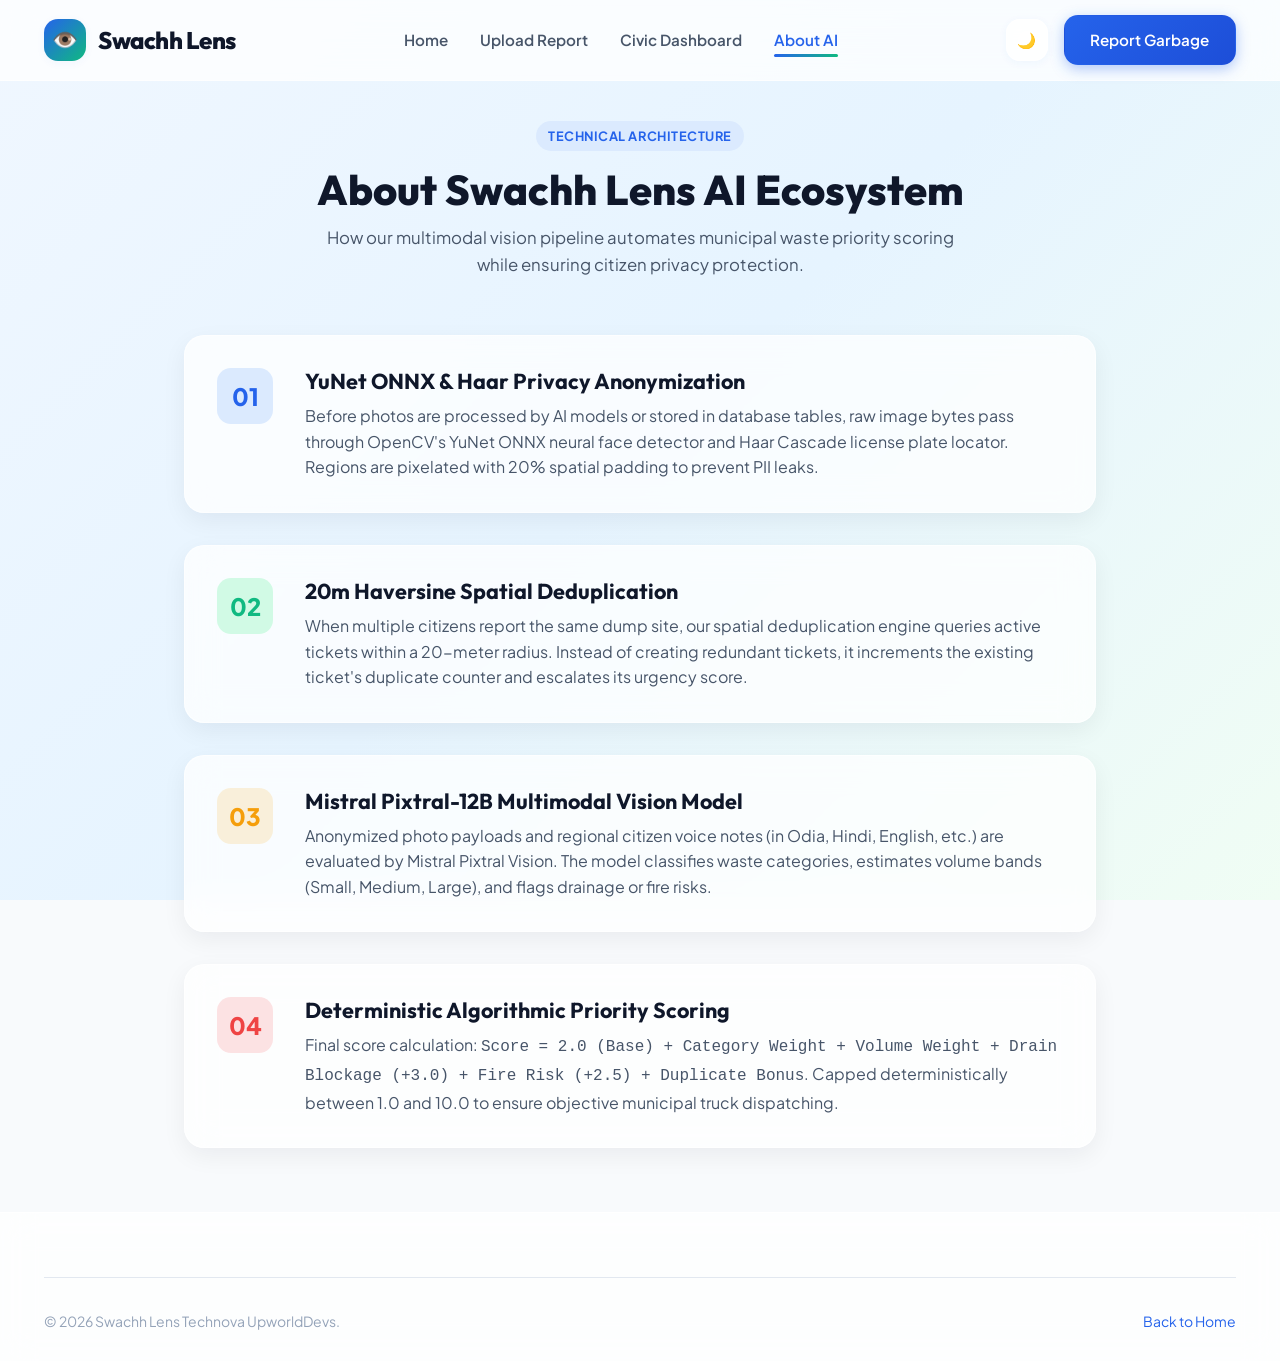
==== frontend/about.html @ bc615a04 "frontend created" ====
<!DOCTYPE html>
<html lang="en">
<head>
  <meta charset="UTF-8">
  <meta name="viewport" content="width=device-width, initial-scale=1.0">
  <title>About Swachh Lens AI Engine</title>
  <meta name="description" content="Technical architecture overview of Swachh Lens AI multimodal vision engine, privacy face obfuscation, and Haversine deduplication.">
  
  <link rel="stylesheet" href="css/style.css">
  <link rel="stylesheet" href="css/layout.css">
  <link rel="stylesheet" href="css/components.css">
  <link rel="stylesheet" href="css/animations.css">
  <link rel="stylesheet" href="css/responsive.css">
</head>
<body>

  <!-- Navigation Bar -->
  <nav class="navbar">
    <div class="container navbar-inner">
      <a href="index.html" class="brand-logo">
        <div class="brand-icon">👁️</div>
        <span>Swachh Lens</span>
      </a>

      <button class="menu-toggle" aria-label="Toggle navigation menu">☰</button>

      <ul class="nav-menu">
        <li><a href="index.html" class="nav-link">Home</a></li>
        <li><a href="upload.html" class="nav-link">Upload Report</a></li>
        <li><a href="history.html" class="nav-link">Civic Dashboard</a></li>
        <li><a href="about.html" class="nav-link active">About AI</a></li>
      </ul>

      <div class="nav-actions">
        <button class="btn btn-glass btn-icon-only theme-toggle-btn" aria-label="Toggle Dark Mode">🌙</button>
        <a href="upload.html" class="btn btn-primary">Report Garbage</a>
      </div>
    </div>
  </nav>

  <!-- Main Content -->
  <main class="main-content">
    <div class="container" style="max-width: 960px;">
      
      <div class="text-center" style="margin-bottom: 3.5rem; text-align: center;">
        <span class="badge badge-blue" style="margin-bottom: 0.8rem;">TECHNICAL ARCHITECTURE</span>
        <h1 style="font-size: 2.6rem; font-weight: 800;">About Swachh Lens AI Ecosystem</h1>
        <p style="color: var(--text-secondary); max-width: 650px; margin: 0.6rem auto 0; font-size: 1.05rem;">
          How our multimodal vision pipeline automates municipal waste priority scoring while ensuring citizen privacy protection.
        </p>
      </div>

      <!-- Pipeline Steps Grid -->
      <div style="display: flex; flex-direction: column; gap: 2rem;">
        
        <!-- Step 1 -->
        <div class="glass-card fade-in" style="display: flex; gap: 2rem; align-items: flex-start;">
          <div style="width: 56px; height: 56px; background: var(--primary-blue-light); color: var(--primary-blue); border-radius: var(--radius-md); display: grid; place-items: center; font-size: 1.5rem; font-weight: 800; flex-shrink: 0;">
            01
          </div>
          <div>
            <h3 style="font-size: 1.35rem; margin-bottom: 0.5rem;">YuNet ONNX & Haar Privacy Anonymization</h3>
            <p style="color: var(--text-secondary); line-height: 1.6;">
              Before photos are processed by AI models or stored in database tables, raw image bytes pass through OpenCV's YuNet ONNX neural face detector and Haar Cascade license plate locator. Regions are pixelated with 20% spatial padding to prevent PII leaks.
            </p>
          </div>
        </div>

        <!-- Step 2 -->
        <div class="glass-card fade-in" style="display: flex; gap: 2rem; align-items: flex-start;">
          <div style="width: 56px; height: 56px; background: var(--accent-green-light); color: var(--accent-green); border-radius: var(--radius-md); display: grid; place-items: center; font-size: 1.5rem; font-weight: 800; flex-shrink: 0;">
            02
          </div>
          <div>
            <h3 style="font-size: 1.35rem; margin-bottom: 0.5rem;">20m Haversine Spatial Deduplication</h3>
            <p style="color: var(--text-secondary); line-height: 1.6;">
              When multiple citizens report the same dump site, our spatial deduplication engine queries active tickets within a 20-meter radius. Instead of creating redundant tickets, it increments the existing ticket's duplicate counter and escalates its urgency score.
            </p>
          </div>
        </div>

        <!-- Step 3 -->
        <div class="glass-card fade-in" style="display: flex; gap: 2rem; align-items: flex-start;">
          <div style="width: 56px; height: 56px; background: rgba(245, 158, 11, 0.15); color: var(--warning-amber); border-radius: var(--radius-md); display: grid; place-items: center; font-size: 1.5rem; font-weight: 800; flex-shrink: 0;">
            03
          </div>
          <div>
            <h3 style="font-size: 1.35rem; margin-bottom: 0.5rem;">Mistral Pixtral-12B Multimodal Vision Model</h3>
            <p style="color: var(--text-secondary); line-height: 1.6;">
              Anonymized photo payloads and regional citizen voice notes (in Odia, Hindi, English, etc.) are evaluated by Mistral Pixtral Vision. The model classifies waste categories, estimates volume bands (Small, Medium, Large), and flags drainage or fire risks.
            </p>
          </div>
        </div>

        <!-- Step 4 -->
        <div class="glass-card fade-in" style="display: flex; gap: 2rem; align-items: flex-start;">
          <div style="width: 56px; height: 56px; background: rgba(239, 68, 68, 0.15); color: var(--urgent-red); border-radius: var(--radius-md); display: grid; place-items: center; font-size: 1.5rem; font-weight: 800; flex-shrink: 0;">
            04
          </div>
          <div>
            <h3 style="font-size: 1.35rem; margin-bottom: 0.5rem;">Deterministic Algorithmic Priority Scoring</h3>
            <p style="color: var(--text-secondary); line-height: 1.6;">
              Final score calculation: <code>Score = 2.0 (Base) + Category Weight + Volume Weight + Drain Blockage (+3.0) + Fire Risk (+2.5) + Duplicate Bonus</code>. Capped deterministically between 1.0 and 10.0 to ensure objective municipal truck dispatching.
            </p>
          </div>
        </div>

      </div>

    </div>
  </main>

  <!-- Footer -->
  <footer class="footer">
    <div class="container">
      <div class="footer-bottom">
        <p>© 2026 Swachh Lens Technova UpworldDevs.</p>
        <p><a href="index.html">Back to Home</a></p>
      </div>
    </div>
  </footer>

  <!-- Modular Scripts -->
  <script src="js/config.js"></script>
  <script src="js/utils.js"></script>
  <script src="js/toast.js"></script>
  <script src="js/api.js"></script>
  <script src="js/ui.js"></script>
</body>
</html>
---- frontend/css/style.css ----
/* Swachh Lens - Global Style Tokens & Base Styles */
@import url('https://fonts.googleapis.com/css2?family=Outfit:wght@300;400;500;600;700;800&family=Plus+Jakarta+Sans:wght@300;400;500;600;700;800&display=swap');

:root {
  /* Color Palette - Vibrant White, Blue, Emerald Green */
  --primary-blue: #2563eb;
  --primary-blue-hover: #1d4ed8;
  --primary-blue-light: #dbeafe;
  --accent-green: #10b981;
  --accent-green-hover: #059669;
  --accent-green-light: #d1fae5;
  --accent-teal: #0d9488;
  --urgent-red: #ef4444;
  --warning-amber: #f59e0b;
  
  /* Neutral Palette (Light Mode Default) */
  --bg-main: #f8fafc;
  --bg-gradient: linear-gradient(135deg, #f0f7ff 0%, #e6f4ff 50%, #f0fdf4 100%);
  --surface-card: rgba(255, 255, 255, 0.75);
  --surface-card-hover: rgba(255, 255, 255, 0.88);
  --surface-card-solid: #ffffff;
  --border-glass: rgba(255, 255, 255, 0.6);
  --border-subtle: #e2e8f0;
  
  /* Typography */
  --text-primary: #0f172a;
  --text-secondary: #475569;
  --text-muted: #94a3b8;
  --font-heading: 'Outfit', sans-serif;
  --font-body: 'Plus Jakarta Sans', sans-serif;
  
  /* Shadows & Glass Effect */
  --shadow-sm: 0 2px 8px rgba(37, 99, 235, 0.05);
  --shadow-md: 0 8px 24px rgba(15, 23, 42, 0.06);
  --shadow-lg: 0 20px 40px rgba(15, 23, 42, 0.1);
  --shadow-glow: 0 0 25px rgba(37, 99, 235, 0.25);
  --shadow-glow-green: 0 0 25px rgba(16, 185, 129, 0.25);
  --backdrop-blur: blur(16px);
  
  /* Layout Radius */
  --radius-sm: 8px;
  --radius-md: 14px;
  --radius-lg: 20px;
  --radius-xl: 28px;
  --radius-full: 9999px;
  
  /* Transition Speed */
  --transition-fast: 0.15s cubic-bezier(0.4, 0, 0.2, 1);
  --transition-normal: 0.3s cubic-bezier(0.4, 0, 0.2, 1);
  --transition-bounce: 0.5s cubic-bezier(0.34, 1.56, 0.64, 1);
}

/* Dark Mode Tokens */
[data-theme="dark"] {
  --bg-main: #0b0f19;
  --bg-gradient: linear-gradient(135deg, #070a12 0%, #0c1427 50%, #071915 100%);
  --surface-card: rgba(15, 23, 42, 0.7);
  --surface-card-hover: rgba(30, 41, 59, 0.85);
  --surface-card-solid: #1e293b;
  --border-glass: rgba(255, 255, 255, 0.1);
  --border-subtle: #334155;
  
  --text-primary: #f8fafc;
  --text-secondary: #cbd5e1;
  --text-muted: #64748b;
  
  --primary-blue-light: rgba(37, 99, 235, 0.2);
  --accent-green-light: rgba(16, 185, 129, 0.2);
  --shadow-md: 0 8px 24px rgba(0, 0, 0, 0.3);
  --shadow-lg: 0 20px 40px rgba(0, 0, 0, 0.5);
}

/* Global Reset */
*, *::before, *::after {
  box-sizing: border-box;
  margin: 0;
  padding: 0;
}

html {
  scroll-behavior: smooth;
  font-size: 16px;
}

body {
  font-family: var(--font-body);
  background: var(--bg-main);
  background-image: var(--bg-gradient);
  background-attachment: fixed;
  color: var(--text-primary);
  line-height: 1.6;
  min-height: 100vh;
  display: flex;
  flex-direction: column;
  overflow-x: hidden;
  -webkit-font-smoothing: antialiased;
  -moz-osx-font-smoothing: grayscale;
}

h1, h2, h3, h4, h5, h6 {
  font-family: var(--font-heading);
  color: var(--text-primary);
  font-weight: 700;
  line-height: 1.25;
}

a {
  color: var(--primary-blue);
  text-decoration: none;
  transition: color var(--transition-fast);
}

a:hover {
  color: var(--primary-blue-hover);
}

button, input, select, textarea {
  font-family: inherit;
  font-size: inherit;
}

img {
  max-width: 100%;
  height: auto;
  display: block;
}

/* Selection & Focus Outline */
::selection {
  background: var(--primary-blue-light);
  color: var(--primary-blue);
}

:focus-visible {
  outline: 2px solid var(--primary-blue);
  outline-offset: 3px;
}

/* Scrollbar */
::-webkit-scrollbar {
  width: 8px;
  height: 8px;
}
::-webkit-scrollbar-track {
  background: transparent;
}
::-webkit-scrollbar-thumb {
  background: var(--text-muted);
  border-radius: var(--radius-full);
}
::-webkit-scrollbar-thumb:hover {
  background: var(--text-secondary);
}
---- frontend/css/layout.css ----
/* Swachh Lens - Layout & Structure */

.container {
  width: 100%;
  max-width: 1240px;
  margin: 0 auto;
  padding: 0 1.5rem;
}

.main-content {
  flex: 1;
  padding: 2.5rem 0 4rem;
}

/* Glass Header & Navbar */
.navbar {
  position: sticky;
  top: 0;
  z-index: 100;
  background: var(--surface-card);
  backdrop-filter: var(--backdrop-blur);
  -webkit-backdrop-filter: var(--backdrop-blur);
  border-bottom: 1px solid var(--border-glass);
  transition: background var(--transition-normal), box-shadow var(--transition-normal);
}

.navbar.scrolled {
  box-shadow: var(--shadow-md);
  background: var(--surface-card-hover);
}

.navbar-inner {
  display: flex;
  align-items: center;
  justify-content: space-between;
  height: 80px;
}

.brand-logo {
  display: flex;
  align-items: center;
  gap: 0.75rem;
  font-family: var(--font-heading);
  font-size: 1.5rem;
  font-weight: 800;
  color: var(--text-primary);
  letter-spacing: -0.02em;
}

.brand-icon {
  width: 42px;
  height: 42px;
  background: linear-gradient(135deg, var(--primary-blue), var(--accent-green));
  border-radius: var(--radius-md);
  display: flex;
  align-items: center;
  justify-content: justify-content;
  color: #fff;
  font-size: 1.3rem;
  box-shadow: var(--shadow-sm);
  display: grid;
  place-items: center;
}

.nav-menu {
  display: flex;
  align-items: center;
  gap: 2rem;
  list-style: none;
}

.nav-link {
  font-size: 0.95rem;
  font-weight: 600;
  color: var(--text-secondary);
  position: relative;
  padding: 0.5rem 0;
  transition: color var(--transition-fast);
}

.nav-link:hover, .nav-link.active {
  color: var(--primary-blue);
}

.nav-link.active::after {
  content: '';
  position: absolute;
  bottom: 0;
  left: 0;
  width: 100%;
  height: 3px;
  background: linear-gradient(90deg, var(--primary-blue), var(--accent-green));
  border-radius: var(--radius-full);
}

.nav-actions {
  display: flex;
  align-items: center;
  gap: 1rem;
}

/* Mobile Nav Toggle */
.menu-toggle {
  display: none;
  background: transparent;
  border: none;
  font-size: 1.5rem;
  color: var(--text-primary);
  cursor: pointer;
  padding: 0.5rem;
}

/* Footer Layout */
.footer {
  background: var(--surface-card);
  backdrop-filter: var(--backdrop-blur);
  -webkit-backdrop-filter: var(--backdrop-blur);
  border-top: 1px solid var(--border-glass);
  padding: 4rem 0 2rem;
  margin-top: auto;
}

.footer-grid {
  display: grid;
  grid-template-columns: 2fr 1fr 1fr 1.5fr;
  gap: 3rem;
  margin-bottom: 3rem;
}

.footer-brand p {
  color: var(--text-secondary);
  margin-top: 1rem;
  font-size: 0.95rem;
  max-width: 320px;
}

.footer-col h4 {
  font-size: 1.1rem;
  margin-bottom: 1.2rem;
}

.footer-links {
  list-style: none;
  display: flex;
  flex-direction: column;
  gap: 0.75rem;
}

.footer-links a {
  color: var(--text-secondary);
  font-size: 0.95rem;
}

.footer-links a:hover {
  color: var(--primary-blue);
}

.footer-bottom {
  padding-top: 2rem;
  border-top: 1px solid var(--border-subtle);
  display: flex;
  align-items: center;
  justify-content: space-between;
  font-size: 0.875rem;
  color: var(--text-muted);
}
---- frontend/css/components.css ----
/* Swachh Lens - Component System & Glassmorphism UI */

/* Buttons */
.btn {
  display: inline-flex;
  align-items: center;
  justify-content: center;
  gap: 0.6rem;
  padding: 0.75rem 1.6rem;
  border-radius: var(--radius-md);
  font-weight: 600;
  font-size: 0.95rem;
  cursor: pointer;
  border: 1px solid transparent;
  transition: all var(--transition-fast);
  text-decoration: none;
  white-space: nowrap;
}

.btn-primary {
  background: linear-gradient(135deg, var(--primary-blue), #1d4ed8);
  color: #ffffff;
  box-shadow: 0 4px 14px rgba(37, 99, 235, 0.35);
}

.btn-primary:hover {
  transform: translateY(-2px);
  box-shadow: 0 6px 20px rgba(37, 99, 235, 0.45);
  color: #ffffff;
}

.btn-success {
  background: linear-gradient(135deg, var(--accent-green), #059669);
  color: #ffffff;
  box-shadow: 0 4px 14px rgba(16, 185, 129, 0.35);
}

.btn-success:hover {
  transform: translateY(-2px);
  box-shadow: 0 6px 20px rgba(16, 185, 129, 0.45);
  color: #ffffff;
}

.btn-glass {
  background: var(--surface-card);
  backdrop-filter: var(--backdrop-blur);
  -webkit-backdrop-filter: var(--backdrop-blur);
  border: 1px solid var(--border-glass);
  color: var(--text-primary);
  box-shadow: var(--shadow-sm);
}

.btn-glass:hover {
  background: var(--surface-card-hover);
  border-color: var(--primary-blue);
  color: var(--primary-blue);
  transform: translateY(-2px);
}

.btn-outline {
  background: transparent;
  border: 2px solid var(--primary-blue);
  color: var(--primary-blue);
}

.btn-outline:hover {
  background: var(--primary-blue-light);
}

.btn-sm {
  padding: 0.45rem 1rem;
  font-size: 0.85rem;
  border-radius: var(--radius-sm);
}

.btn-lg {
  padding: 1rem 2.2rem;
  font-size: 1.1rem;
  border-radius: var(--radius-lg);
}

.btn-icon-only {
  width: 42px;
  height: 42px;
  padding: 0;
  border-radius: var(--radius-md);
}

/* Glassmorphism Cards */
.glass-card {
  background: var(--surface-card);
  backdrop-filter: var(--backdrop-blur);
  -webkit-backdrop-filter: var(--backdrop-blur);
  border: 1px solid var(--border-glass);
  border-radius: var(--radius-lg);
  padding: 2rem;
  box-shadow: var(--shadow-md);
  transition: transform var(--transition-normal), box-shadow var(--transition-normal), border-color var(--transition-normal);
}

.glass-card-hover:hover {
  transform: translateY(-6px);
  box-shadow: var(--shadow-lg);
  border-color: rgba(37, 99, 235, 0.3);
}

/* Dropzone Upload */
.upload-dropzone {
  border: 2px dashed var(--primary-blue);
  background: var(--surface-card);
  backdrop-filter: var(--backdrop-blur);
  border-radius: var(--radius-xl);
  padding: 3.5rem 2rem;
  text-align: center;
  cursor: pointer;
  transition: all var(--transition-normal);
  position: relative;
  overflow: hidden;
}

.upload-dropzone:hover, .upload-dropzone.dragover {
  background: var(--primary-blue-light);
  border-color: var(--primary-blue-hover);
  transform: scale(1.01);
}

.dropzone-icon {
  width: 72px;
  height: 72px;
  margin: 0 auto 1.25rem;
  background: linear-gradient(135deg, var(--primary-blue-light), var(--accent-green-light));
  color: var(--primary-blue);
  border-radius: var(--radius-full);
  display: grid;
  place-items: center;
  font-size: 2.2rem;
}

.image-preview-wrapper {
  position: relative;
  border-radius: var(--radius-lg);
  overflow: hidden;
  max-height: 380px;
  box-shadow: var(--shadow-md);
}

.image-preview-wrapper img {
  width: 100%;
  height: 100%;
  object-fit: cover;
}

/* Form Controls */
.form-group {
  display: flex;
  flex-direction: column;
  gap: 0.5rem;
  margin-bottom: 1.25rem;
}

.form-label {
  font-weight: 600;
  font-size: 0.9rem;
  color: var(--text-secondary);
}

.form-input, .form-select, .form-textarea {
  width: 100%;
  padding: 0.8rem 1.2rem;
  background: var(--surface-card-solid);
  border: 1px solid var(--border-subtle);
  border-radius: var(--radius-md);
  color: var(--text-primary);
  font-size: 0.95rem;
  transition: border-color var(--transition-fast), box-shadow var(--transition-fast);
}

.form-input:focus, .form-select:focus, .form-textarea:focus {
  border-color: var(--primary-blue);
  box-shadow: 0 0 0 3px var(--primary-blue-light);
}

/* Badges & Pills */
.badge {
  display: inline-flex;
  align-items: center;
  gap: 0.35rem;
  padding: 0.3rem 0.8rem;
  border-radius: var(--radius-full);
  font-size: 0.8rem;
  font-weight: 700;
  text-transform: uppercase;
  letter-spacing: 0.04em;
}

.badge-blue { background: var(--primary-blue-light); color: var(--primary-blue); }
.badge-green { background: var(--accent-green-light); color: var(--accent-green); }
.badge-red { background: rgba(239, 68, 68, 0.15); color: var(--urgent-red); }
.badge-amber { background: rgba(245, 158, 11, 0.15); color: var(--warning-amber); }

/* Urgency Circular Score Gauge */
.score-gauge-container {
  display: flex;
  flex-direction: column;
  align-items: center;
  position: relative;
}

.circular-chart {
  max-width: 200px;
  max-height: 200px;
}

.circle-bg {
  fill: none;
  stroke: var(--border-subtle);
  stroke-width: 3.8;
}

.circle-fill {
  fill: none;
  stroke-width: 3.8;
  stroke-linecap: round;
  transition: stroke-dasharray 1.2s ease-in-out;
}

.score-number {
  font-family: var(--font-heading);
  font-size: 3.2rem;
  font-weight: 800;
  fill: var(--text-primary);
}

.score-label {
  font-size: 0.85rem;
  fill: var(--text-muted);
}

/* Progress Bar */
.progress-bar-track {
  width: 100%;
  height: 10px;
  background: var(--border-subtle);
  border-radius: var(--radius-full);
  overflow: hidden;
}

.progress-bar-fill {
  height: 100%;
  background: linear-gradient(90deg, var(--primary-blue), var(--accent-green));
  border-radius: var(--radius-full);
  transition: width 0.4s ease;
}

/* Toast Notifications */
.toast-container {
  position: fixed;
  bottom: 2rem;
  right: 2rem;
  z-index: 9999;
  display: flex;
  flex-direction: column;
  gap: 0.75rem;
  max-width: 400px;
  width: 100%;
  pointer-events: none;
}

.toast {
  pointer-events: auto;
  background: var(--surface-card-solid);
  border-left: 4px solid var(--primary-blue);
  box-shadow: var(--shadow-lg);
  border-radius: var(--radius-md);
  padding: 1rem 1.25rem;
  display: flex;
  align-items: flex-start;
  gap: 1rem;
  animation: toastSlideIn 0.35s cubic-bezier(0.34, 1.56, 0.64, 1) forwards;
}

.toast.toast-success { border-left-color: var(--accent-green); }
.toast.toast-error { border-left-color: var(--urgent-red); }
.toast.toast-warning { border-left-color: var(--warning-amber); }

.toast-close {
  background: transparent;
  border: none;
  cursor: pointer;
  color: var(--text-muted);
  font-size: 1.1rem;
  margin-left: auto;
}

/* Modal Popup */
.modal-overlay {
  position: fixed;
  inset: 0;
  background: rgba(15, 23, 42, 0.6);
  backdrop-filter: blur(8px);
  z-index: 1000;
  display: grid;
  place-items: center;
  padding: 1.5rem;
  opacity: 0;
  visibility: hidden;
  transition: opacity 0.3s ease, visibility 0.3s ease;
}

.modal-overlay.active {
  opacity: 1;
  visibility: visible;
}

.modal-content {
  background: var(--surface-card-solid);
  border-radius: var(--radius-xl);
  max-width: 650px;
  width: 100%;
  padding: 2.5rem;
  box-shadow: var(--shadow-lg);
  position: relative;
  transform: translateY(20px) scale(0.95);
  transition: transform 0.3s ease;
}

.modal-overlay.active .modal-content {
  transform: translateY(0) scale(1);
}

/* Skeleton Loaders */
.skeleton {
  background: linear-gradient(90deg, var(--border-subtle) 25%, var(--surface-card-solid) 50%, var(--border-subtle) 75%);
  background-size: 200% 100%;
  animation: skeletonLoading 1.5s infinite;
  border-radius: var(--radius-sm);
}

.skeleton-text { height: 16px; margin-bottom: 8px; width: 100%; }
.skeleton-title { height: 28px; margin-bottom: 14px; width: 60%; }
.skeleton-card { height: 220px; width: 100%; border-radius: var(--radius-lg); }
---- frontend/css/animations.css ----
/* Swachh Lens - Keyframes & Micro-Animations */

@keyframes fadeIn {
  from { opacity: 0; transform: translateY(12px); }
  to { opacity: 1; transform: translateY(0); }
}

@keyframes floatAnim {
  0%, 100% { transform: translateY(0px); }
  50% { transform: translateY(-10px); }
}

@keyframes pulseGlow {
  0%, 100% { box-shadow: 0 0 15px rgba(37, 99, 235, 0.2); }
  50% { box-shadow: 0 0 35px rgba(37, 99, 235, 0.45); }
}

@keyframes scanLine {
  0% { top: 0%; opacity: 0; }
  15% { opacity: 1; }
  85% { opacity: 1; }
  100% { top: 100%; opacity: 0; }
}

@keyframes spinnerRotate {
  from { transform: rotate(0deg); }
  to { transform: rotate(360deg); }
}

@keyframes toastSlideIn {
  from { opacity: 0; transform: translateX(40px); }
  to { opacity: 1; transform: translateX(0); }
}

@keyframes skeletonLoading {
  0% { background-position: 200% 0; }
  100% { background-position: -200% 0; }
}

.fade-in {
  animation: fadeIn 0.6s cubic-bezier(0.16, 1, 0.3, 1) forwards;
}

.float-element {
  animation: floatAnim 4s ease-in-out infinite;
}

.pulse-element {
  animation: pulseGlow 2.5s ease-in-out infinite;
}

.spinner {
  width: 24px;
  height: 24px;
  border: 3px solid rgba(255, 255, 255, 0.3);
  border-top-color: #ffffff;
  border-radius: 50%;
  animation: spinnerRotate 0.8s linear infinite;
  display: inline-block;
}

/* AI Scanner Effect Overlay */
.ai-scan-overlay {
  position: absolute;
  inset: 0;
  pointer-events: none;
  overflow: hidden;
  z-index: 10;
}

.ai-scan-overlay::after {
  content: '';
  position: absolute;
  left: 0;
  width: 100%;
  height: 4px;
  background: linear-gradient(90deg, transparent, var(--primary-blue), var(--accent-green), transparent);
  box-shadow: 0 0 15px var(--primary-blue);
  animation: scanLine 2.2s linear infinite;
}
---- frontend/css/responsive.css ----
/* Swachh Lens - Mobile, Tablet & Desktop Responsive Layouts */

@media (max-width: 1024px) {
  .footer-grid {
    grid-template-columns: 1fr 1fr;
    gap: 2.5rem;
  }
}

@media (max-width: 768px) {
  .navbar-inner {
    height: 70px;
  }
  
  .menu-toggle {
    display: block;
  }
  
  .nav-menu {
    position: fixed;
    top: 70px;
    left: 0;
    width: 100%;
    background: var(--surface-card-solid);
    flex-direction: column;
    padding: 2rem 1.5rem;
    gap: 1.5rem;
    box-shadow: var(--shadow-lg);
    border-bottom: 1px solid var(--border-subtle);
    transform: translateY(-120%);
    opacity: 0;
    visibility: hidden;
    transition: all 0.3s ease;
  }
  
  .nav-menu.active {
    transform: translateY(0);
    opacity: 1;
    visibility: visible;
  }
  
  .footer-grid {
    grid-template-columns: 1fr;
    gap: 2rem;
  }
  
  .footer-bottom {
    flex-direction: column;
    gap: 1rem;
    text-align: center;
  }

  .upload-dropzone {
    padding: 2.5rem 1rem;
  }
  
  .dropzone-icon {
    width: 56px;
    height: 56px;
    font-size: 1.6rem;
  }

  .modal-content {
    padding: 1.5rem;
  }
}

@media (max-width: 480px) {
  .container {
    padding: 0 1rem;
  }
  
  .btn {
    width: 100%;
  }

  .toast-container {
    left: 1rem;
    right: 1rem;
    max-width: calc(100% - 2rem);
  }
}
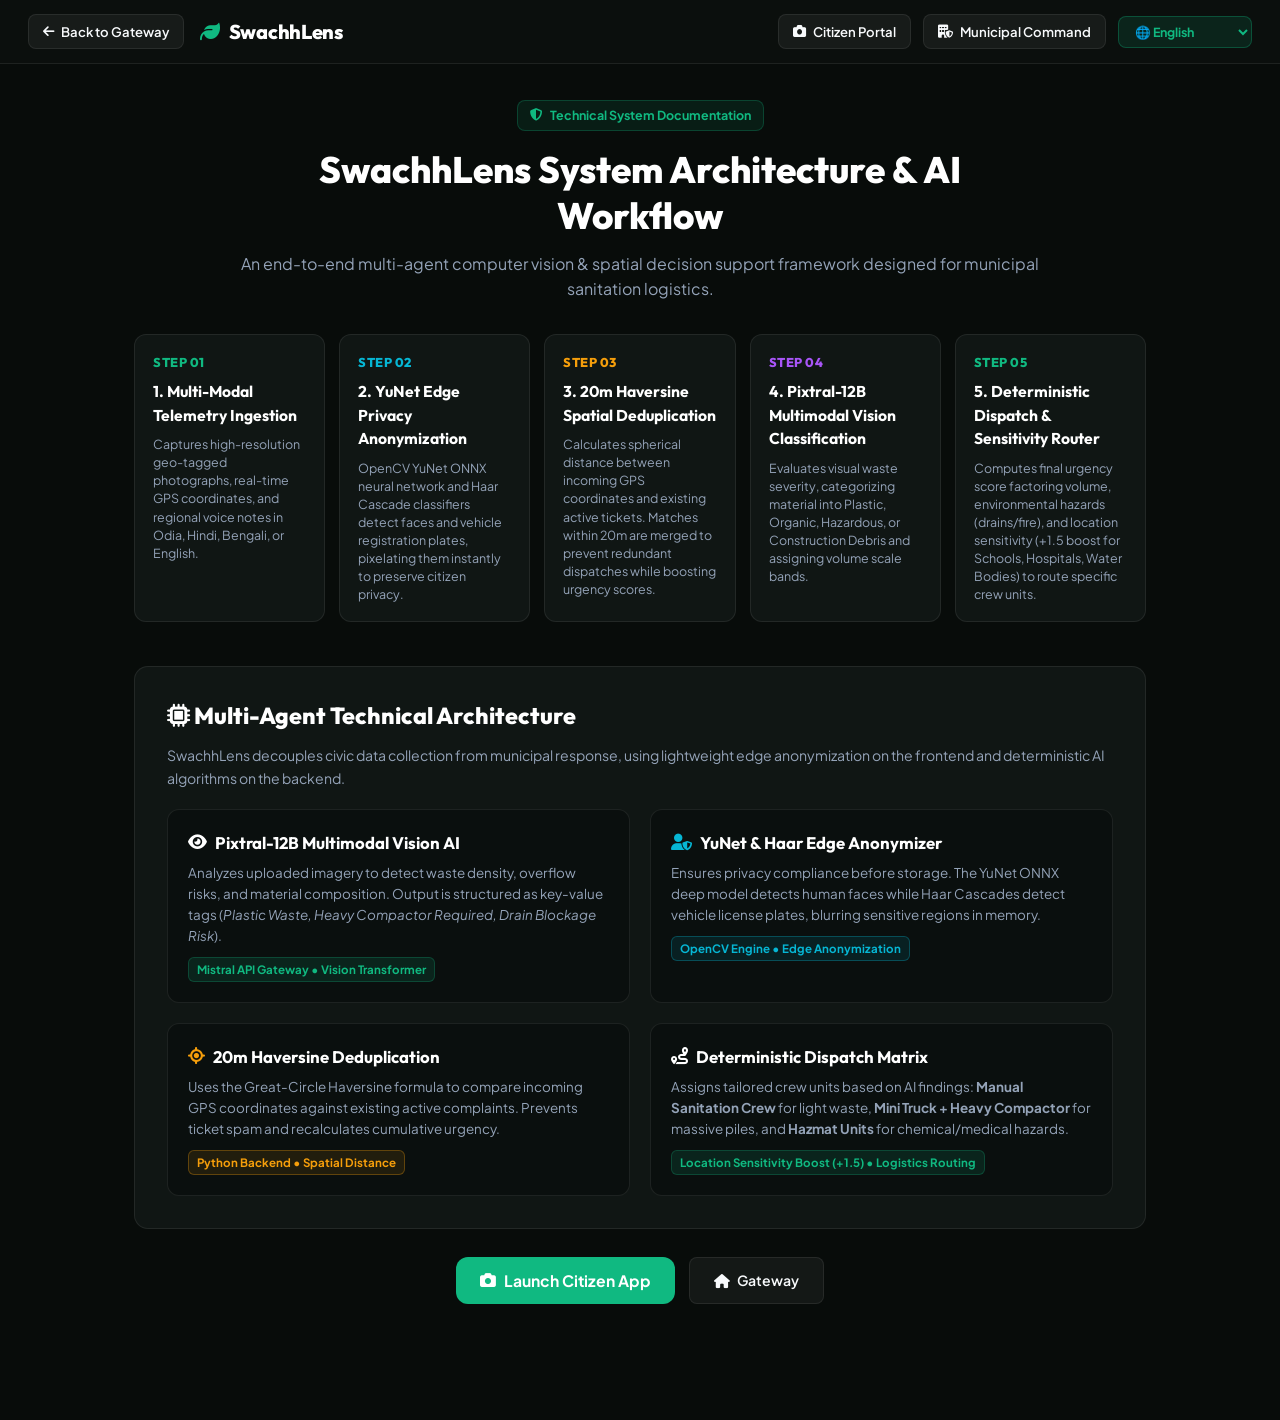
==== commit dcd9e9ab: "new featues added and frontend and backend optimized" ====
--- a/frontend/about.html
+++ b/frontend/about.html
@@ -1,130 +1,273 @@
 <!DOCTYPE html>
 <html lang="en">
 <head>
-  <meta charset="UTF-8">
-  <meta name="viewport" content="width=device-width, initial-scale=1.0">
-  <title>About Swachh Lens AI Engine</title>
-  <meta name="description" content="Technical architecture overview of Swachh Lens AI multimodal vision engine, privacy face obfuscation, and Haversine deduplication.">
-  
-  <link rel="stylesheet" href="css/style.css">
-  <link rel="stylesheet" href="css/layout.css">
-  <link rel="stylesheet" href="css/components.css">
-  <link rel="stylesheet" href="css/animations.css">
-  <link rel="stylesheet" href="css/responsive.css">
+    <meta charset="UTF-8">
+    <meta name="viewport" content="width=device-width, initial-scale=1.0">
+    <title>SwachhLens | System Architecture & Workflow</title>
+    <link href="https://fonts.googleapis.com/css2?family=Outfit:wght@500;600;700;800&family=Plus+Jakarta+Sans:wght@400;500;600;700;800&display=swap" rel="stylesheet">
+    <link rel="stylesheet" href="https://cdnjs.cloudflare.com/ajax/libs/font-awesome/6.4.0/css/all.min.css">
+    <link rel="stylesheet" href="css/style.css">
+    <style>
+        .about-wrapper {
+            max-width: 1060px;
+            margin: 36px auto;
+            padding: 0 24px 80px 24px;
+        }
+
+        .hero-badge {
+            display: inline-flex;
+            align-items: center;
+            gap: 8px;
+            background: rgba(16, 185, 129, 0.1);
+            border: 1px solid rgba(16, 185, 129, 0.25);
+            color: var(--primary);
+            font-size: 0.78rem;
+            font-weight: 700;
+            padding: 5px 12px;
+            border-radius: 8px;
+            margin-bottom: 16px;
+        }
+
+        .stepper-grid {
+            display: grid;
+            grid-template-columns: repeat(auto-fit, minmax(190px, 1fr));
+            gap: 14px;
+            margin: 32px 0 44px 0;
+        }
+
+        .stepper-card {
+            background: var(--card-dark);
+            border: 1px solid var(--glass-border);
+            border-radius: 12px;
+            padding: 18px;
+            display: flex;
+            flex-direction: column;
+            gap: 8px;
+            transition: all 0.2s ease;
+        }
+
+        .stepper-card:hover {
+            border-color: var(--primary);
+            transform: translateY(-2px);
+        }
+
+        .step-number {
+            font-family: 'Outfit', sans-serif;
+            font-weight: 800;
+            font-size: 0.8rem;
+            color: var(--primary);
+            letter-spacing: 0.5px;
+            text-transform: uppercase;
+        }
+
+        .step-name {
+            font-family: 'Outfit', sans-serif;
+            font-weight: 700;
+            font-size: 0.98rem;
+            color: white;
+        }
+
+        .step-desc {
+            font-size: 0.78rem;
+            color: var(--text-muted);
+            line-height: 1.45;
+        }
+
+        .arch-section {
+            background: var(--card-dark);
+            border: 1px solid var(--glass-border);
+            border-radius: 14px;
+            padding: 32px;
+            margin-bottom: 28px;
+        }
+
+        .arch-grid {
+            display: grid;
+            grid-template-columns: 1fr 1fr;
+            gap: 20px;
+            margin-top: 20px;
+        }
+
+        @media (max-width: 768px) {
+            .arch-grid { grid-template-columns: 1fr; }
+        }
+
+        .arch-box {
+            background: rgba(8, 12, 10, 0.6);
+            border: 1px solid var(--glass-border);
+            border-radius: 12px;
+            padding: 20px;
+        }
+
+        .arch-box h4 {
+            font-family: 'Outfit', sans-serif;
+            font-size: 1.05rem;
+            font-weight: 700;
+            color: white;
+            margin-bottom: 8px;
+            display: flex;
+            align-items: center;
+            gap: 8px;
+        }
+
+        .arch-box p {
+            font-size: 0.84rem;
+            color: var(--text-muted);
+            line-height: 1.55;
+        }
+
+        .tech-pill-sm {
+            display: inline-block;
+            background: rgba(16, 185, 129, 0.12);
+            color: var(--primary);
+            border: 1px solid rgba(16, 185, 129, 0.25);
+            font-size: 0.72rem;
+            font-weight: 700;
+            padding: 3px 8px;
+            border-radius: 6px;
+            margin-top: 10px;
+        }
+    </style>
+    <script>
+        (function() {
+            document.documentElement.setAttribute("data-theme", "dark");
+            localStorage.setItem("swachh_theme", "dark");
+        })();
+    </script>
 </head>
 <body>
 
-  <!-- Navigation Bar -->
-  <nav class="navbar">
-    <div class="container navbar-inner">
-      <a href="index.html" class="brand-logo">
-        <div class="brand-icon">👁️</div>
-        <span>Swachh Lens</span>
-      </a>
-
-      <button class="menu-toggle" aria-label="Toggle navigation menu">☰</button>
-
-      <ul class="nav-menu">
-        <li><a href="index.html" class="nav-link">Home</a></li>
-        <li><a href="upload.html" class="nav-link">Upload Report</a></li>
-        <li><a href="history.html" class="nav-link">Civic Dashboard</a></li>
-        <li><a href="about.html" class="nav-link active">About AI</a></li>
-      </ul>
-
-      <div class="nav-actions">
-        <button class="btn btn-glass btn-icon-only theme-toggle-btn" aria-label="Toggle Dark Mode">🌙</button>
-        <a href="upload.html" class="btn btn-primary">Report Garbage</a>
-      </div>
+    <!-- Header Navigation -->
+    <header class="app-header">
+        <div style="display:flex; align-items:center; gap:16px;">
+            <a href="index.html" class="nav-back-btn">
+                <i class="fa-solid fa-arrow-left"></i> <span data-i18n="navBack">Back to Gateway</span>
+            </a>
+            <a href="index.html" class="brand-logo"><i class="fa-solid fa-leaf"></i> SwachhLens</a>
+        </div>
+        
+        <div style="display:flex; align-items:center; gap:12px;">
+            <a href="citizen.html" class="nav-back-btn"><i class="fa-solid fa-camera"></i> <span data-i18n="navCitizen">Citizen App</span></a>
+            <a href="admin.html" class="nav-back-btn"><i class="fa-solid fa-building-shield"></i> <span data-i18n="navCommand">Municipal Command</span></a>
+            
+            <!-- Universal Language Selector -->
+            <select id="uiLangSelect" onchange="changeUiLanguage(this.value)" style="background:rgba(16, 185, 129, 0.12); color:var(--primary); border:1px solid rgba(16, 185, 129, 0.3); font-weight:700; font-size:0.78rem; padding:6px 12px; border-radius:8px; outline:none; cursor:pointer; font-family:'Plus Jakarta Sans',sans-serif;">
+                <option value="en" selected>🌐 English</option>
+                <option value="or">🇮🇳 ଓଡ଼ିଆ (Odia)</option>
+                <option value="hi">🇮🇳 हिन्दी (Hindi)</option>
+            </select>
+        </div>
+    </header>
+
+    <div class="about-wrapper">
+        
+        <!-- Hero Header -->
+        <div style="text-align:center; max-width:800px; margin:0 auto;">
+            <div class="hero-badge">
+                <i class="fa-solid fa-shield-halved"></i> Technical System Documentation
+            </div>
+            <h1 data-i18n="aboutTitle" style="font-family:'Outfit',sans-serif; font-size:2.3rem; font-weight:800; color:white; line-height:1.25; margin-bottom:12px;">
+                SwachhLens System Architecture & AI Workflow
+            </h1>
+            <p data-i18n="aboutSub" style="color:var(--text-muted); font-size:1rem; line-height:1.6;">
+                An end-to-end multi-agent computer vision & spatial decision support framework designed for municipal sanitation logistics.
+            </p>
+        </div>
+
+        <!-- 5-Step System Workflow Timeline -->
+        <div class="stepper-grid">
+            
+            <div class="stepper-card">
+                <div class="step-number">Step 01</div>
+                <div class="step-name" data-i18n="step1Title">Telemetry Ingestion</div>
+                <div class="step-desc" data-i18n="step1Desc">Captures geo-tagged photographs, GPS coordinates, and regional voice notes in Odia, Hindi, Bengali, or English.</div>
+            </div>
+
+            <div class="stepper-card">
+                <div class="step-number" style="color:var(--accent-cyan);">Step 02</div>
+                <div class="step-name" data-i18n="step2Title">Privacy Anonymization</div>
+                <div class="step-desc" data-i18n="step2Desc">YuNet ONNX neural network and Haar Cascade classifiers detect faces and license plates, pixelating them instantly.</div>
+            </div>
+
+            <div class="stepper-card">
+                <div class="step-number" style="color:var(--accent-amber);">Step 03</div>
+                <div class="step-name" data-i18n="step3Title">Spatial Deduplication</div>
+                <div class="step-desc" data-i18n="step3Desc">Calculates spherical distance between incoming GPS coordinates and active tickets within a 20m radius.</div>
+            </div>
+
+            <div class="stepper-card">
+                <div class="step-number" style="color:#a855f7;">Step 04</div>
+                <div class="step-name" data-i18n="step4Title">Vision Classification</div>
+                <div class="step-desc" data-i18n="step4Desc">Pixtral-12B evaluates visual waste severity, categorizing material into Plastic, Organic, E-Waste, or Debris.</div>
+            </div>
+
+            <div class="stepper-card">
+                <div class="step-number">Step 05</div>
+                <div class="step-name" data-i18n="step5Title">Dispatch & Routing</div>
+                <div class="step-desc" data-i18n="step5Desc">Computes urgency score factoring volume, environmental hazards, and location sensitivity for crew dispatch.</div>
+            </div>
+
+        </div>
+
+        <!-- Deep Architectural Breakdown Section -->
+        <div class="arch-section">
+            <h2 style="font-family:'Outfit',sans-serif; font-size:1.45rem; font-weight:800; color:white; margin-bottom:10px;">
+                <i class="fa-solid fa-microchip text-primary"></i> Multi-Agent Technical Architecture
+            </h2>
+            <p style="color:var(--text-muted); font-size:0.88rem; line-height:1.6;">
+                SwachhLens decouples civic data collection from municipal response, using lightweight edge anonymization on the frontend and deterministic AI algorithms on the backend.
+            </p>
+
+            <div class="arch-grid">
+                
+                <div class="arch-box">
+                    <h4><i class="fa-solid fa-eye text-primary"></i> Pixtral-12B Multimodal Vision AI</h4>
+                    <p>
+                        Analyzes uploaded imagery to detect waste density, overflow risks, and material composition. Output is structured as key-value tags (<em>Plastic Waste, Heavy Compactor Required, Drain Blockage Risk</em>).
+                    </p>
+                    <span class="tech-pill-sm">Mistral API Gateway • Vision Transformer</span>
+                </div>
+
+                <div class="arch-box">
+                    <h4><i class="fa-solid fa-user-shield" style="color:var(--accent-cyan);"></i> YuNet & Haar Edge Anonymizer</h4>
+                    <p>
+                        Ensures privacy compliance before storage. The YuNet ONNX deep model detects human faces while Haar Cascades detect vehicle license plates, blurring sensitive regions in memory.
+                    </p>
+                    <span class="tech-pill-sm" style="color:var(--accent-cyan); border-color:rgba(6,182,212,0.3); background:rgba(6,182,212,0.1);">OpenCV Engine • Edge Anonymization</span>
+                </div>
+
+                <div class="arch-box">
+                    <h4><i class="fa-solid fa-location-crosshairs" style="color:var(--accent-amber);"></i> 20m Haversine Deduplication</h4>
+                    <p>
+                        Uses the Great-Circle Haversine formula to compare incoming GPS coordinates against existing active complaints. Prevents ticket spam and recalculates cumulative urgency.
+                    </p>
+                    <span class="tech-pill-sm" style="color:var(--accent-amber); border-color:rgba(245,158,11,0.3); background:rgba(245,158,11,0.1);">Python Backend • Spatial Distance</span>
+                </div>
+
+                <div class="arch-box">
+                    <h4><i class="fa-solid fa-route text-primary"></i> Deterministic Dispatch Matrix</h4>
+                    <p>
+                        Assigns tailored crew units based on AI findings: <strong>Manual Sanitation Crew</strong> for light waste, <strong>Mini Truck + Heavy Compactor</strong> for massive piles, and <strong>Hazmat Units</strong> for chemical/medical hazards.
+                    </p>
+                    <span class="tech-pill-sm">Location Sensitivity Boost (+1.5) • Logistics Routing</span>
+                </div>
+
+            </div>
+        </div>
+
+        <!-- Navigation Action Buttons -->
+        <div style="display:flex; justify-content:center; gap:14px; margin-top:24px;">
+            <a href="citizen.html" class="submit-btn" style="width:auto; padding:12px 24px; text-decoration:none;">
+                <i class="fa-solid fa-camera"></i> <span data-i18n="btnLaunchCitizen">Launch Citizen App</span>
+            </a>
+            <a href="index.html" class="nav-back-btn" style="padding:12px 24px; font-size:0.88rem;">
+                <i class="fa-solid fa-house"></i> <span data-i18n="navHome">Back to Gateway</span>
+            </a>
+        </div>
+
     </div>
-  </nav>
-
-  <!-- Main Content -->
-  <main class="main-content">
-    <div class="container" style="max-width: 960px;">
-      
-      <div class="text-center" style="margin-bottom: 3.5rem; text-align: center;">
-        <span class="badge badge-blue" style="margin-bottom: 0.8rem;">TECHNICAL ARCHITECTURE</span>
-        <h1 style="font-size: 2.6rem; font-weight: 800;">About Swachh Lens AI Ecosystem</h1>
-        <p style="color: var(--text-secondary); max-width: 650px; margin: 0.6rem auto 0; font-size: 1.05rem;">
-          How our multimodal vision pipeline automates municipal waste priority scoring while ensuring citizen privacy protection.
-        </p>
-      </div>
-
-      <!-- Pipeline Steps Grid -->
-      <div style="display: flex; flex-direction: column; gap: 2rem;">
-        
-        <!-- Step 1 -->
-        <div class="glass-card fade-in" style="display: flex; gap: 2rem; align-items: flex-start;">
-          <div style="width: 56px; height: 56px; background: var(--primary-blue-light); color: var(--primary-blue); border-radius: var(--radius-md); display: grid; place-items: center; font-size: 1.5rem; font-weight: 800; flex-shrink: 0;">
-            01
-          </div>
-          <div>
-            <h3 style="font-size: 1.35rem; margin-bottom: 0.5rem;">YuNet ONNX & Haar Privacy Anonymization</h3>
-            <p style="color: var(--text-secondary); line-height: 1.6;">
-              Before photos are processed by AI models or stored in database tables, raw image bytes pass through OpenCV's YuNet ONNX neural face detector and Haar Cascade license plate locator. Regions are pixelated with 20% spatial padding to prevent PII leaks.
-            </p>
-          </div>
-        </div>
-
-        <!-- Step 2 -->
-        <div class="glass-card fade-in" style="display: flex; gap: 2rem; align-items: flex-start;">
-          <div style="width: 56px; height: 56px; background: var(--accent-green-light); color: var(--accent-green); border-radius: var(--radius-md); display: grid; place-items: center; font-size: 1.5rem; font-weight: 800; flex-shrink: 0;">
-            02
-          </div>
-          <div>
-            <h3 style="font-size: 1.35rem; margin-bottom: 0.5rem;">20m Haversine Spatial Deduplication</h3>
-            <p style="color: var(--text-secondary); line-height: 1.6;">
-              When multiple citizens report the same dump site, our spatial deduplication engine queries active tickets within a 20-meter radius. Instead of creating redundant tickets, it increments the existing ticket's duplicate counter and escalates its urgency score.
-            </p>
-          </div>
-        </div>
-
-        <!-- Step 3 -->
-        <div class="glass-card fade-in" style="display: flex; gap: 2rem; align-items: flex-start;">
-          <div style="width: 56px; height: 56px; background: rgba(245, 158, 11, 0.15); color: var(--warning-amber); border-radius: var(--radius-md); display: grid; place-items: center; font-size: 1.5rem; font-weight: 800; flex-shrink: 0;">
-            03
-          </div>
-          <div>
-            <h3 style="font-size: 1.35rem; margin-bottom: 0.5rem;">Mistral Pixtral-12B Multimodal Vision Model</h3>
-            <p style="color: var(--text-secondary); line-height: 1.6;">
-              Anonymized photo payloads and regional citizen voice notes (in Odia, Hindi, English, etc.) are evaluated by Mistral Pixtral Vision. The model classifies waste categories, estimates volume bands (Small, Medium, Large), and flags drainage or fire risks.
-            </p>
-          </div>
-        </div>
-
-        <!-- Step 4 -->
-        <div class="glass-card fade-in" style="display: flex; gap: 2rem; align-items: flex-start;">
-          <div style="width: 56px; height: 56px; background: rgba(239, 68, 68, 0.15); color: var(--urgent-red); border-radius: var(--radius-md); display: grid; place-items: center; font-size: 1.5rem; font-weight: 800; flex-shrink: 0;">
-            04
-          </div>
-          <div>
-            <h3 style="font-size: 1.35rem; margin-bottom: 0.5rem;">Deterministic Algorithmic Priority Scoring</h3>
-            <p style="color: var(--text-secondary); line-height: 1.6;">
-              Final score calculation: <code>Score = 2.0 (Base) + Category Weight + Volume Weight + Drain Blockage (+3.0) + Fire Risk (+2.5) + Duplicate Bonus</code>. Capped deterministically between 1.0 and 10.0 to ensure objective municipal truck dispatching.
-            </p>
-          </div>
-        </div>
-
-      </div>
-
-    </div>
-  </main>
-
-  <!-- Footer -->
-  <footer class="footer">
-    <div class="container">
-      <div class="footer-bottom">
-        <p>© 2026 Swachh Lens Technova UpworldDevs.</p>
-        <p><a href="index.html">Back to Home</a></p>
-      </div>
-    </div>
-  </footer>
-
-  <!-- Modular Scripts -->
-  <script src="js/config.js"></script>
-  <script src="js/utils.js"></script>
-  <script src="js/toast.js"></script>
-  <script src="js/api.js"></script>
-  <script src="js/ui.js"></script>
+
+    <script src="assets/config.js"></script>
+    <script src="js/i18n.js"></script>
 </body>
 </html>
--- a/frontend/css/style.css
+++ b/frontend/css/style.css
@@ -1,153 +1,807 @@
-/* Swachh Lens - Global Style Tokens & Base Styles */
-@import url('https://fonts.googleapis.com/css2?family=Outfit:wght@300;400;500;600;700;800&family=Plus+Jakarta+Sans:wght@300;400;500;600;700;800&display=swap');
+@import url('https://fonts.googleapis.com/css2?family=Outfit:wght@500;600;700;800&family=Plus+Jakarta+Sans:wght@400;500;600;700;800&display=swap');
 
 :root {
-  /* Color Palette - Vibrant White, Blue, Emerald Green */
-  --primary-blue: #2563eb;
-  --primary-blue-hover: #1d4ed8;
-  --primary-blue-light: #dbeafe;
-  --accent-green: #10b981;
-  --accent-green-hover: #059669;
-  --accent-green-light: #d1fae5;
-  --accent-teal: #0d9488;
-  --urgent-red: #ef4444;
-  --warning-amber: #f59e0b;
-  
-  /* Neutral Palette (Light Mode Default) */
-  --bg-main: #f8fafc;
-  --bg-gradient: linear-gradient(135deg, #f0f7ff 0%, #e6f4ff 50%, #f0fdf4 100%);
-  --surface-card: rgba(255, 255, 255, 0.75);
-  --surface-card-hover: rgba(255, 255, 255, 0.88);
-  --surface-card-solid: #ffffff;
-  --border-glass: rgba(255, 255, 255, 0.6);
-  --border-subtle: #e2e8f0;
-  
-  /* Typography */
-  --text-primary: #0f172a;
-  --text-secondary: #475569;
-  --text-muted: #94a3b8;
-  --font-heading: 'Outfit', sans-serif;
-  --font-body: 'Plus Jakarta Sans', sans-serif;
-  
-  /* Shadows & Glass Effect */
-  --shadow-sm: 0 2px 8px rgba(37, 99, 235, 0.05);
-  --shadow-md: 0 8px 24px rgba(15, 23, 42, 0.06);
-  --shadow-lg: 0 20px 40px rgba(15, 23, 42, 0.1);
-  --shadow-glow: 0 0 25px rgba(37, 99, 235, 0.25);
-  --shadow-glow-green: 0 0 25px rgba(16, 185, 129, 0.25);
-  --backdrop-blur: blur(16px);
-  
-  /* Layout Radius */
-  --radius-sm: 8px;
-  --radius-md: 14px;
-  --radius-lg: 20px;
-  --radius-xl: 28px;
-  --radius-full: 9999px;
-  
-  /* Transition Speed */
-  --transition-fast: 0.15s cubic-bezier(0.4, 0, 0.2, 1);
-  --transition-normal: 0.3s cubic-bezier(0.4, 0, 0.2, 1);
-  --transition-bounce: 0.5s cubic-bezier(0.34, 1.56, 0.64, 1);
-}
-
-/* Dark Mode Tokens */
-[data-theme="dark"] {
-  --bg-main: #0b0f19;
-  --bg-gradient: linear-gradient(135deg, #070a12 0%, #0c1427 50%, #071915 100%);
-  --surface-card: rgba(15, 23, 42, 0.7);
-  --surface-card-hover: rgba(30, 41, 59, 0.85);
-  --surface-card-solid: #1e293b;
-  --border-glass: rgba(255, 255, 255, 0.1);
-  --border-subtle: #334155;
-  
-  --text-primary: #f8fafc;
-  --text-secondary: #cbd5e1;
-  --text-muted: #64748b;
-  
-  --primary-blue-light: rgba(37, 99, 235, 0.2);
-  --accent-green-light: rgba(16, 185, 129, 0.2);
-  --shadow-md: 0 8px 24px rgba(0, 0, 0, 0.3);
-  --shadow-lg: 0 20px 40px rgba(0, 0, 0, 0.5);
-}
-
-/* Global Reset */
-*, *::before, *::after {
-  box-sizing: border-box;
-  margin: 0;
-  padding: 0;
-}
-
-html {
-  scroll-behavior: smooth;
-  font-size: 16px;
+    --bg-dark: #080c0a;
+    --card-dark: #101614;
+    --card-dark-hover: #141c19;
+    --glass-bg: rgba(16, 22, 20, 0.85);
+    --glass-border: rgba(255, 255, 255, 0.08);
+    --glass-border-hover: rgba(16, 185, 129, 0.35);
+
+    --primary: #10b981;
+    --primary-dark: #059669;
+    --primary-glow: rgba(16, 185, 129, 0.3);
+    --accent-cyan: #06b6d4;
+    --accent-blue: #3b82f6;
+    --accent-amber: #f59e0b;
+    --accent-red: #ef4444;
+
+    --text-main: #f8fafc;
+    --text-muted: #94a3b8;
+    --text-dim: #64748b;
+
+    --shadow-subtle: 0 4px 20px rgba(0, 0, 0, 0.4);
+    --shadow-hover: 0 10px 30px rgba(0, 0, 0, 0.55);
+}
+
+* {
+    box-sizing: border-box;
+    margin: 0;
+    padding: 0;
+    font-family: 'Plus Jakarta Sans', -apple-system, BlinkMacSystemFont, sans-serif;
 }
 
 body {
-  font-family: var(--font-body);
-  background: var(--bg-main);
-  background-image: var(--bg-gradient);
-  background-attachment: fixed;
-  color: var(--text-primary);
-  line-height: 1.6;
-  min-height: 100vh;
-  display: flex;
-  flex-direction: column;
-  overflow-x: hidden;
-  -webkit-font-smoothing: antialiased;
-  -moz-osx-font-smoothing: grayscale;
-}
-
-h1, h2, h3, h4, h5, h6 {
-  font-family: var(--font-heading);
-  color: var(--text-primary);
-  font-weight: 700;
-  line-height: 1.25;
-}
-
-a {
-  color: var(--primary-blue);
-  text-decoration: none;
-  transition: color var(--transition-fast);
-}
-
-a:hover {
-  color: var(--primary-blue-hover);
-}
-
-button, input, select, textarea {
-  font-family: inherit;
-  font-size: inherit;
-}
-
-img {
-  max-width: 100%;
-  height: auto;
-  display: block;
-}
-
-/* Selection & Focus Outline */
-::selection {
-  background: var(--primary-blue-light);
-  color: var(--primary-blue);
-}
-
-:focus-visible {
-  outline: 2px solid var(--primary-blue);
-  outline-offset: 3px;
-}
-
-/* Scrollbar */
-::-webkit-scrollbar {
-  width: 8px;
-  height: 8px;
-}
-::-webkit-scrollbar-track {
-  background: transparent;
-}
-::-webkit-scrollbar-thumb {
-  background: var(--text-muted);
-  border-radius: var(--radius-full);
-}
-::-webkit-scrollbar-thumb:hover {
-  background: var(--text-secondary);
-}
+    background-color: var(--bg-dark);
+    color: var(--text-main);
+    min-height: 100vh;
+    overflow-x: hidden;
+    line-height: 1.5;
+}
+
+/* --- HEADER & NAVIGATION --- */
+.app-header {
+    background: rgba(12, 17, 15, 0.92);
+    backdrop-filter: blur(12px);
+    -webkit-backdrop-filter: blur(12px);
+    border-bottom: 1px solid var(--glass-border);
+    color: var(--text-main);
+    padding: 0 28px;
+    height: 64px;
+    display: flex;
+    justify-content: space-between;
+    align-items: center;
+    position: sticky;
+    top: 0;
+    z-index: 100;
+}
+
+.brand-logo {
+    font-family: 'Outfit', sans-serif;
+    font-size: 1.25rem;
+    font-weight: 800;
+    display: flex;
+    align-items: center;
+    gap: 9px;
+    color: white;
+    text-decoration: none;
+    letter-spacing: -0.3px;
+}
+
+.brand-logo i {
+    color: var(--primary);
+}
+
+.nav-back-btn {
+    display: inline-flex;
+    align-items: center;
+    gap: 7px;
+    background: rgba(255, 255, 255, 0.05);
+    border: 1px solid var(--glass-border);
+    color: var(--text-main);
+    padding: 7px 14px;
+    border-radius: 8px;
+    font-size: 0.82rem;
+    font-weight: 600;
+    text-decoration: none;
+    cursor: pointer;
+    transition: all 0.2s ease;
+}
+
+.nav-back-btn:hover {
+    background: rgba(16, 185, 129, 0.12);
+    border-color: rgba(16, 185, 129, 0.35);
+    color: var(--primary);
+}
+
+/* --- AUTH MODAL STYLING --- */
+.modal-backdrop {
+    display: none;
+    position: fixed;
+    top: 0;
+    left: 0;
+    width: 100vw;
+    height: 100vh;
+    background: rgba(0, 0, 0, 0.85);
+    backdrop-filter: blur(10px);
+    -webkit-backdrop-filter: blur(10px);
+    z-index: 10000;
+    align-items: center;
+    justify-content: center;
+    padding: 20px;
+}
+
+.modal-content {
+    background: var(--card-dark);
+    border: 1px solid var(--glass-border);
+    border-radius: 16px;
+    padding: 32px;
+    max-width: 440px;
+    width: 100%;
+    position: relative;
+    box-shadow: 0 20px 50px rgba(0, 0, 0, 0.6);
+    animation: fadeIn 0.25s ease;
+}
+
+/* --- CONTAINERS & CARDS --- */
+.container-center {
+    display: flex;
+    flex-direction: column;
+    align-items: center;
+    justify-content: center;
+    min-height: calc(100vh - 64px);
+    padding: 40px 20px;
+}
+
+.app-container {
+    width: 100%;
+    max-width: 540px;
+    background: var(--card-dark);
+    border-radius: 16px;
+    padding: 28px;
+    box-shadow: var(--shadow-subtle);
+    border: 1px solid var(--glass-border);
+    display: flex;
+    flex-direction: column;
+    gap: 20px;
+    margin: 0 auto;
+    transition: border-color 0.25s ease;
+}
+
+.app-container:hover {
+    border-color: rgba(16, 185, 129, 0.3);
+}
+
+/* --- CAPTURE & MEDIA --- */
+.capture-box {
+    width: 100%;
+    height: 200px;
+    border-radius: 12px;
+    background: rgba(8, 12, 10, 0.6);
+    border: 2px dashed rgba(16, 185, 129, 0.3);
+    display: flex;
+    flex-direction: column;
+    align-items: center;
+    justify-content: center;
+    cursor: pointer;
+    position: relative;
+    overflow: hidden;
+    transition: all 0.25s ease;
+}
+
+.capture-box:hover {
+    border-color: var(--primary);
+    background: rgba(16, 185, 129, 0.05);
+}
+
+.camera-pulse-ring {
+    width: 52px;
+    height: 52px;
+    border-radius: 12px;
+    background: rgba(16, 185, 129, 0.12);
+    border: 1px solid rgba(16, 185, 129, 0.3);
+    display: flex;
+    align-items: center;
+    justify-content: center;
+    margin: 0 auto 10px auto;
+    transition: all 0.2s ease;
+}
+
+.camera-pulse-ring i {
+    color: var(--primary) !important;
+}
+
+.capture-box:hover .camera-pulse-ring {
+    background: rgba(16, 185, 129, 0.2);
+}
+
+.capture-box input[type="file"] {
+    position: absolute;
+    width: 100%;
+    height: 100%;
+    opacity: 0;
+    cursor: pointer;
+    z-index: 5;
+}
+
+.preview-img {
+    width: 100%;
+    height: 100%;
+    object-fit: cover;
+    position: absolute;
+    top: 0;
+    left: 0;
+    display: none;
+    z-index: 2;
+}
+
+/* --- FORM ELEMENTS --- */
+.meta-grid {
+    display: grid;
+    grid-template-columns: 1fr 1fr;
+    gap: 14px;
+}
+
+.input-group-custom {
+    display: flex;
+    flex-direction: column;
+    gap: 6px;
+}
+
+.input-label {
+    font-size: 0.72rem;
+    font-weight: 700;
+    text-transform: uppercase;
+    letter-spacing: 0.5px;
+    color: var(--text-muted);
+    display: flex;
+    align-items: center;
+    gap: 6px;
+}
+
+.input-label i {
+    color: var(--primary);
+}
+
+.input-field {
+    width: 100%;
+    padding: 12px 14px;
+    border-radius: 10px;
+    background: rgba(8, 12, 10, 0.7);
+    border: 1px solid var(--glass-border);
+    color: #ffffff;
+    font-size: 0.88rem;
+    font-weight: 500;
+    outline: none;
+    transition: all 0.2s ease;
+}
+
+.input-field:focus {
+    border-color: var(--primary);
+    box-shadow: 0 0 0 2px rgba(16, 185, 129, 0.2);
+    background: rgba(8, 12, 10, 0.95);
+}
+
+.input-field option {
+    background: #101614;
+    color: var(--text-main);
+}
+
+/* --- VOICE RECORDING --- */
+.voice-lang-row {
+    display: flex;
+    align-items: flex-end;
+    justify-content: space-between;
+    gap: 16px;
+}
+
+.voice-mic-btn {
+    width: 52px;
+    height: 52px;
+    border-radius: 12px;
+    background: var(--primary);
+    color: white;
+    border: none;
+    font-size: 1.25rem;
+    cursor: pointer;
+    display: flex;
+    align-items: center;
+    justify-content: center;
+    transition: all 0.2s ease;
+}
+
+.voice-mic-btn:hover {
+    background: var(--primary-dark);
+    transform: translateY(-1px);
+}
+
+.voice-mic-btn.recording {
+    background: #ef4444;
+}
+
+.speech-box {
+    width: 100%;
+    min-height: 90px;
+    border-radius: 10px;
+    background: rgba(8, 12, 10, 0.7);
+    border: 1px solid var(--glass-border);
+    padding: 12px 14px;
+    font-size: 0.88rem;
+    resize: none;
+    color: #ffffff;
+    outline: none;
+    transition: all 0.2s ease;
+}
+
+.speech-box:focus {
+    border-color: var(--primary);
+    box-shadow: 0 0 0 2px rgba(16, 185, 129, 0.2);
+    background: rgba(8, 12, 10, 0.95);
+}
+
+/* --- BUTTONS --- */
+.submit-btn {
+    width: 100%;
+    padding: 14px 20px;
+    border-radius: 12px;
+    border: none;
+    background: var(--primary);
+    color: white;
+    font-family: 'Outfit', sans-serif;
+    font-size: 0.98rem;
+    font-weight: 700;
+    cursor: pointer;
+    display: flex;
+    align-items: center;
+    justify-content: center;
+    gap: 8px;
+    transition: all 0.2s ease;
+}
+
+.submit-btn:hover {
+    background: var(--primary-dark);
+    transform: translateY(-1px);
+}
+
+.submit-btn:active {
+    transform: translateY(0);
+}
+
+/* --- RECEIPT CARD --- */
+.details-card {
+    background: rgba(16, 185, 129, 0.06);
+    border-radius: 14px;
+    padding: 18px;
+    display: none;
+    flex-direction: column;
+    gap: 10px;
+    border: 1px solid rgba(16, 185, 129, 0.25);
+    animation: fadeIn 0.3s ease;
+}
+
+.detail-row {
+    display: flex;
+    justify-content: space-between;
+    align-items: center;
+    font-size: 0.84rem;
+}
+
+/* --- HOMEPAGE FEATURES SECTION --- */
+.feature-card-grid {
+    display: grid;
+    grid-template-columns: repeat(auto-fit, minmax(240px, 1fr));
+    gap: 16px;
+    margin-top: 16px;
+}
+
+.feature-item-card {
+    background: var(--card-dark);
+    border: 1px solid var(--glass-border);
+    border-radius: 14px;
+    padding: 18px;
+    display: flex;
+    align-items: flex-start;
+    gap: 14px;
+    transition: all 0.25s ease;
+}
+
+.feature-item-card:hover {
+    border-color: var(--primary);
+    transform: translateY(-2px);
+}
+
+.feature-item-icon {
+    width: 40px;
+    height: 40px;
+    border-radius: 10px;
+    background: rgba(16, 185, 129, 0.12);
+    color: var(--primary);
+    display: flex;
+    align-items: center;
+    justify-content: center;
+    font-size: 1.1rem;
+    flex-shrink: 0;
+}
+
+.feature-item-title {
+    font-family: 'Outfit', sans-serif;
+    font-size: 0.95rem;
+    font-weight: 700;
+    color: white;
+    margin-bottom: 3px;
+}
+
+.feature-item-desc {
+    font-size: 0.78rem;
+    color: var(--text-muted);
+    line-height: 1.45;
+}
+
+/* --- MUNICIPAL COMMAND ADMIN DASHBOARD STYLES --- */
+.admin-layout {
+    display: grid;
+    grid-template-columns: 1fr 420px;
+    gap: 24px;
+    padding: 24px;
+    max-width: 1750px;
+    margin: 0 auto;
+}
+
+@media (max-width: 1200px) {
+    .admin-layout { grid-template-columns: 1fr; }
+}
+
+.card-admin {
+    background: var(--card-dark);
+    border-radius: 16px;
+    border: 1px solid var(--glass-border);
+    padding: 24px;
+    box-shadow: var(--shadow-subtle);
+    position: relative;
+}
+
+.metrics-grid {
+    display: grid;
+    grid-template-columns: repeat(4, 1fr);
+    gap: 16px;
+    margin-bottom: 24px;
+}
+
+@media (max-width: 768px) {
+    .metrics-grid { grid-template-columns: repeat(2, 1fr); }
+}
+
+.metric-box {
+    background: rgba(8, 12, 10, 0.6);
+    border: 1px solid var(--glass-border);
+    border-radius: 12px;
+    padding: 16px;
+    display: flex;
+    align-items: center;
+    gap: 14px;
+    transition: all 0.2s ease;
+}
+
+.metric-box:hover {
+    border-color: rgba(16, 185, 129, 0.3);
+    transform: translateY(-2px);
+}
+
+.metric-icon {
+    width: 44px;
+    height: 44px;
+    border-radius: 10px;
+    display: flex;
+    align-items: center;
+    justify-content: center;
+    font-size: 1.2rem;
+}
+
+.metric-val {
+    font-family: 'Outfit', sans-serif;
+    font-size: 1.6rem;
+    font-weight: 800;
+    line-height: 1;
+}
+
+.metric-lbl {
+    font-size: 0.72rem;
+    font-weight: 700;
+    color: var(--text-muted);
+    text-transform: uppercase;
+    letter-spacing: 0.5px;
+    margin-top: 4px;
+}
+
+#map {
+    height: 460px;
+    border-radius: 12px;
+    width: 100%;
+    margin-bottom: 0;
+    z-index: 1;
+    border: 1px solid var(--glass-border);
+}
+
+.map-toolbar-overlay {
+    margin-bottom: 12px;
+    display: flex;
+    gap: 8px;
+    align-items: center;
+    flex-wrap: wrap;
+}
+
+.map-toolbar-btn {
+    background: rgba(255, 255, 255, 0.05);
+    border: 1px solid var(--glass-border);
+    color: var(--text-main);
+    padding: 6px 12px;
+    border-radius: 8px;
+    font-size: 0.78rem;
+    font-weight: 600;
+    cursor: pointer;
+    display: inline-flex;
+    align-items: center;
+    gap: 6px;
+    transition: all 0.2s ease;
+}
+
+.map-toolbar-btn:hover, .map-toolbar-btn.active {
+    background: rgba(16, 185, 129, 0.12);
+    border-color: var(--primary);
+    color: var(--primary);
+}
+
+.filter-row {
+    display: flex;
+    justify-content: space-between;
+    align-items: center;
+    gap: 12px;
+    margin-bottom: 16px;
+    flex-wrap: wrap;
+}
+
+table {
+    width: 100%;
+    border-collapse: collapse;
+    text-align: left;
+    font-size: 0.86rem;
+}
+
+th {
+    background: rgba(8, 12, 10, 0.8);
+    padding: 12px 14px;
+    font-weight: 700;
+    color: var(--text-muted);
+    border-bottom: 1px solid var(--glass-border);
+    text-transform: uppercase;
+    font-size: 0.72rem;
+    letter-spacing: 0.5px;
+}
+
+td {
+    padding: 12px 14px;
+    border-bottom: 1px solid rgba(255, 255, 255, 0.05);
+    color: var(--text-main);
+}
+
+tr {
+    transition: background 0.2s ease;
+}
+
+tr:hover {
+    background: rgba(16, 185, 129, 0.08);
+    cursor: pointer;
+}
+
+tr.selected-row {
+    background: rgba(16, 185, 129, 0.14) !important;
+    border-left: 3px solid var(--primary);
+}
+
+.dispatch-spec-card {
+    background: rgba(16, 185, 129, 0.06);
+    border: 1px solid rgba(16, 185, 129, 0.22);
+    border-radius: 14px;
+    padding: 16px;
+    margin-bottom: 14px;
+}
+
+.dispatch-grid {
+    display: grid;
+    grid-template-columns: repeat(2, 1fr);
+    gap: 10px;
+    margin-top: 12px;
+}
+
+.dispatch-badge {
+    background: rgba(8, 12, 10, 0.7);
+    border: 1px solid var(--glass-border);
+    border-radius: 10px;
+    padding: 10px 12px;
+    display: flex;
+    align-items: center;
+    gap: 10px;
+    font-size: 0.8rem;
+    font-weight: 600;
+    color: var(--text-main);
+}
+
+.privacy-pill-group {
+    display: flex;
+    gap: 8px;
+    margin: 4px 0;
+}
+
+.privacy-pill {
+    font-size: 0.72rem;
+    font-weight: 700;
+    padding: 3px 10px;
+    border-radius: 8px;
+    background: rgba(6, 182, 212, 0.12);
+    border: 1px solid rgba(6, 182, 212, 0.3);
+    color: var(--accent-cyan);
+    display: inline-flex;
+    align-items: center;
+    gap: 6px;
+}
+
+.preview-img-side {
+    width: 100%;
+    height: 200px;
+    object-fit: cover;
+    background: #080d0b;
+    border-radius: 12px;
+    margin-top: 8px;
+    border: 1px solid var(--glass-border);
+}
+
+.action-btn-pill {
+    background: rgba(255, 255, 255, 0.05);
+    border: 1px solid var(--glass-border);
+    color: var(--text-main);
+    padding: 6px 14px;
+    border-radius: 8px;
+    font-size: 0.8rem;
+    font-weight: 600;
+    cursor: pointer;
+    display: inline-flex;
+    align-items: center;
+    gap: 6px;
+    transition: all 0.2s ease;
+}
+
+.action-btn-pill:hover {
+    background: rgba(16, 185, 129, 0.12);
+    border-color: var(--primary);
+    color: var(--primary);
+}
+
+/* --- FLOATING CHATBOT WIDGET --- */
+.floating-chat-btn {
+    position: fixed;
+    bottom: 28px;
+    right: 28px;
+    width: 52px;
+    height: 52px;
+    border-radius: 14px;
+    background: var(--primary);
+    color: white;
+    border: none;
+    font-size: 1.25rem;
+    cursor: pointer;
+    display: flex;
+    align-items: center;
+    justify-content: center;
+    box-shadow: 0 6px 20px rgba(16, 185, 129, 0.35);
+    z-index: 9999;
+    transition: all 0.2s ease;
+}
+
+.floating-chat-btn:hover {
+    background: var(--primary-dark);
+    transform: translateY(-2px);
+}
+
+.floating-chat-window {
+    display: none;
+    position: fixed;
+    bottom: 90px;
+    right: 28px;
+    width: 380px;
+    max-width: calc(100vw - 32px);
+    height: 480px;
+    background: var(--card-dark);
+    border: 1px solid var(--glass-border);
+    border-radius: 16px;
+    box-shadow: 0 16px 40px rgba(0, 0, 0, 0.6);
+    z-index: 9999;
+    flex-direction: column;
+    overflow: hidden;
+}
+
+.chat-header {
+    background: rgba(8, 12, 10, 0.9);
+    padding: 14px 18px;
+    border-bottom: 1px solid var(--glass-border);
+    display: flex;
+    justify-content: space-between;
+    align-items: center;
+}
+
+.chat-msg-thread {
+    flex: 1;
+    padding: 16px;
+    overflow-y: auto;
+    display: flex;
+    flex-direction: column;
+    gap: 12px;
+    font-size: 0.85rem;
+}
+
+.chat-bubble-bot {
+    background: rgba(16, 185, 129, 0.1);
+    border: 1px solid rgba(16, 185, 129, 0.2);
+    color: var(--text-main);
+    padding: 12px 14px;
+    border-radius: 12px;
+    line-height: 1.5;
+}
+
+.chat-chips-row {
+    padding: 8px 14px;
+    display: flex;
+    gap: 8px;
+    overflow-x: auto;
+    background: rgba(8, 12, 10, 0.4);
+    border-top: 1px solid var(--glass-border);
+}
+
+.chat-chip {
+    font-size: 0.72rem;
+    font-weight: 600;
+    background: rgba(255, 255, 255, 0.06);
+    border: 1px solid var(--glass-border);
+    color: var(--text-muted);
+    padding: 4px 10px;
+    border-radius: 8px;
+    cursor: pointer;
+    white-space: nowrap;
+    transition: all 0.2s ease;
+}
+
+.chat-chip:hover {
+    background: rgba(16, 185, 129, 0.12);
+    border-color: var(--primary);
+    color: var(--primary);
+}
+
+.chat-input-bar {
+    padding: 12px 14px;
+    background: rgba(8, 12, 10, 0.8);
+    border-top: 1px solid var(--glass-border);
+    display: flex;
+    gap: 8px;
+}
+
+/* --- MOBILE BOTTOM DOCK NAVBAR --- */
+.mobile-bottom-dock {
+    display: none;
+    position: fixed;
+    bottom: 0;
+    left: 0;
+    width: 100%;
+    height: 60px;
+    background: rgba(12, 17, 15, 0.95);
+    backdrop-filter: blur(12px);
+    border-top: 1px solid var(--glass-border);
+    z-index: 999;
+    justify-content: space-around;
+    align-items: center;
+}
+
+@media (max-width: 768px) {
+    .mobile-bottom-dock {
+        display: flex;
+    }
+}
+
+.dock-btn {
+    background: none;
+    border: none;
+    color: var(--text-muted);
+    display: flex;
+    flex-direction: column;
+    align-items: center;
+    gap: 3px;
+    font-size: 0.7rem;
+    cursor: pointer;
+}
+
+.dock-btn i {
+    font-size: 1.1rem;
+}
+
+@keyframes fadeIn {
+    from { opacity: 0; transform: translateY(6px); }
+    to { opacity: 1; transform: translateY(0); }
+}
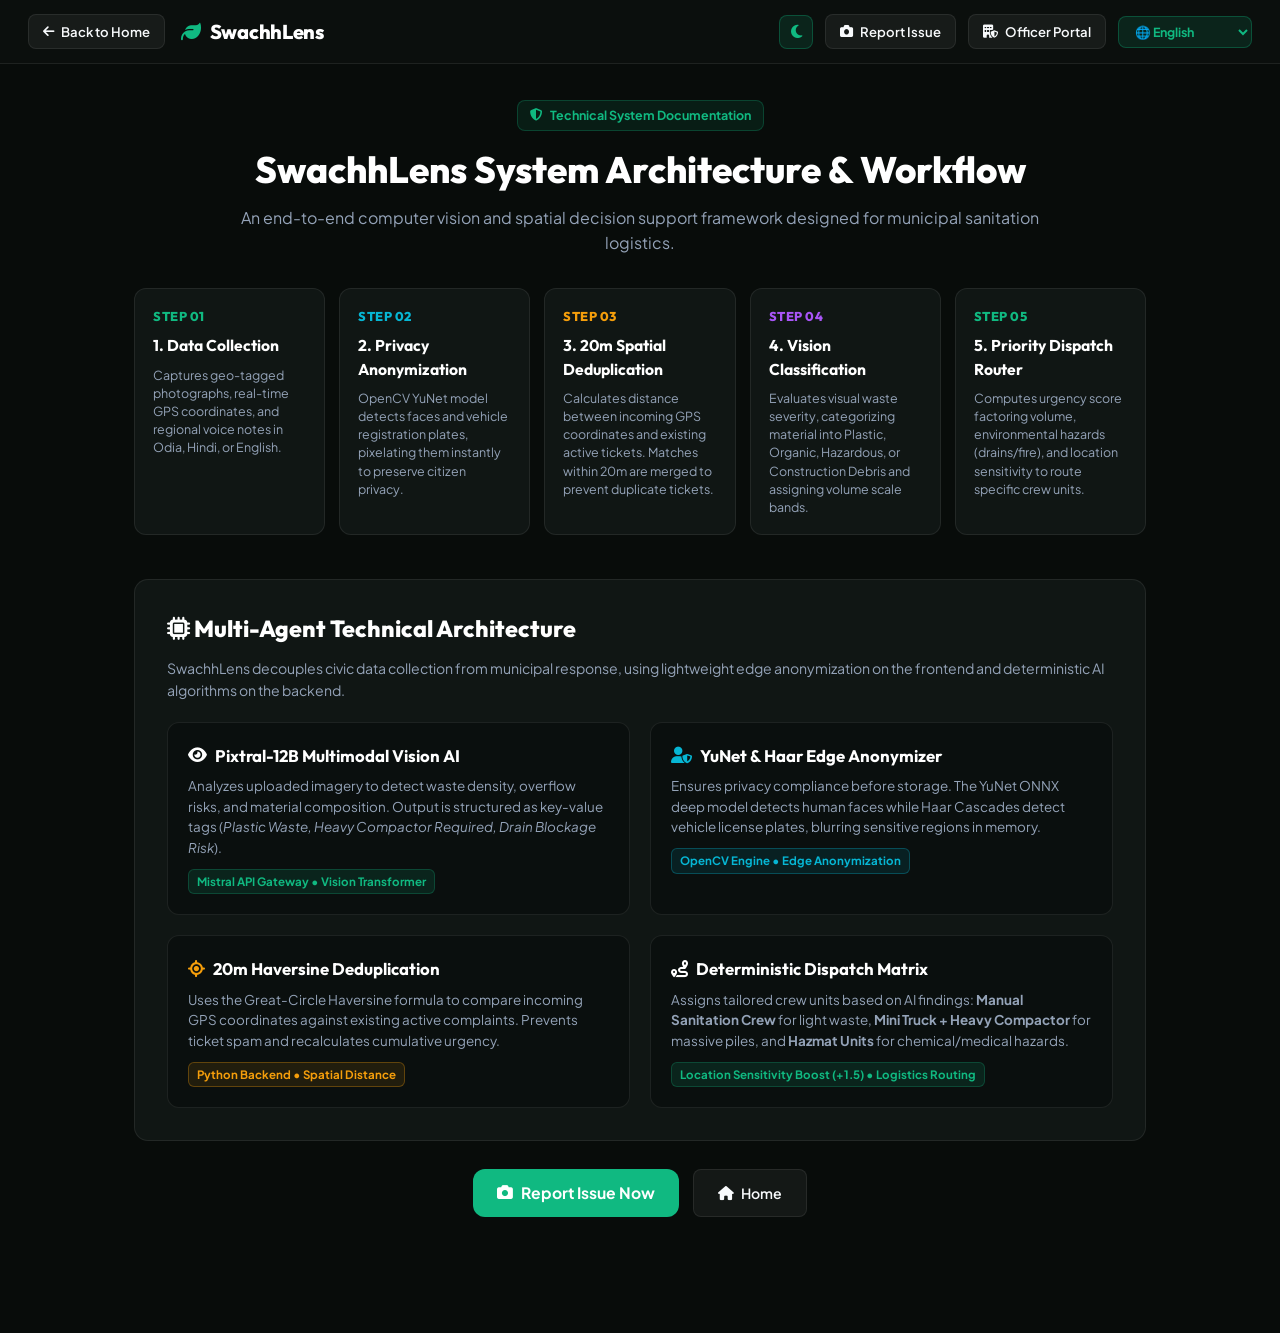
==== commit 9c779db4: "some fixes left" ====
--- a/frontend/about.html
+++ b/frontend/about.html
@@ -130,8 +130,8 @@
     </style>
     <script>
         (function() {
-            document.documentElement.setAttribute("data-theme", "dark");
-            localStorage.setItem("swachh_theme", "dark");
+            const savedTheme = localStorage.getItem("swachh_theme") || "dark";
+            document.documentElement.setAttribute("data-theme", savedTheme);
         })();
     </script>
 </head>
@@ -141,14 +141,17 @@
     <header class="app-header">
         <div style="display:flex; align-items:center; gap:16px;">
             <a href="index.html" class="nav-back-btn">
-                <i class="fa-solid fa-arrow-left"></i> <span data-i18n="navBack">Back to Gateway</span>
+                <i class="fa-solid fa-arrow-left"></i> <span data-i18n="navBack">Back to Home</span>
             </a>
             <a href="index.html" class="brand-logo"><i class="fa-solid fa-leaf"></i> SwachhLens</a>
         </div>
         
         <div style="display:flex; align-items:center; gap:12px;">
-            <a href="citizen.html" class="nav-back-btn"><i class="fa-solid fa-camera"></i> <span data-i18n="navCitizen">Citizen App</span></a>
-            <a href="admin.html" class="nav-back-btn"><i class="fa-solid fa-building-shield"></i> <span data-i18n="navCommand">Municipal Command</span></a>
+            <button onclick="toggleTheme()" class="theme-toggle-btn themeIconBtn" title="Toggle Light/Dark Theme">
+                <i class="fa-solid fa-moon"></i>
+            </button>
+            <a href="citizen.html" class="nav-back-btn"><i class="fa-solid fa-camera"></i> <span data-i18n="navCitizen">Report Issue</span></a>
+            <a href="admin.html" class="nav-back-btn"><i class="fa-solid fa-building-shield"></i> <span data-i18n="navCommand">Officer Portal</span></a>
             
             <!-- Universal Language Selector -->
             <select id="uiLangSelect" onchange="changeUiLanguage(this.value)" style="background:rgba(16, 185, 129, 0.12); color:var(--primary); border:1px solid rgba(16, 185, 129, 0.3); font-weight:700; font-size:0.78rem; padding:6px 12px; border-radius:8px; outline:none; cursor:pointer; font-family:'Plus Jakarta Sans',sans-serif;">
--- a/frontend/css/style.css
+++ b/frontend/css/style.css
@@ -1,6 +1,6 @@
 @import url('https://fonts.googleapis.com/css2?family=Outfit:wght@500;600;700;800&family=Plus+Jakarta+Sans:wght@400;500;600;700;800&display=swap');
 
-:root {
+:root, [data-theme="dark"] {
     --bg-dark: #080c0a;
     --card-dark: #101614;
     --card-dark-hover: #141c19;
@@ -22,6 +22,50 @@
 
     --shadow-subtle: 0 4px 20px rgba(0, 0, 0, 0.4);
     --shadow-hover: 0 10px 30px rgba(0, 0, 0, 0.55);
+}
+
+[data-theme="light"] {
+    --bg-dark: #f8fafc;
+    --card-dark: #ffffff;
+    --card-dark-hover: #f1f5f9;
+    --glass-bg: rgba(255, 255, 255, 0.95);
+    --glass-border: rgba(0, 0, 0, 0.08);
+    --glass-border-hover: rgba(16, 185, 129, 0.4);
+
+    --primary: #10b981;
+    --primary-dark: #059669;
+    --primary-glow: rgba(16, 185, 129, 0.2);
+    --accent-cyan: #0284c7;
+    --accent-blue: #2563eb;
+    --accent-amber: #d97706;
+    --accent-red: #dc2626;
+
+    --text-main: #0f172a;
+    --text-muted: #475569;
+    --text-dim: #64748b;
+
+    --shadow-subtle: 0 4px 20px rgba(0, 0, 0, 0.06);
+    --shadow-hover: 0 10px 30px rgba(0, 0, 0, 0.12);
+}
+
+.theme-toggle-btn {
+    background: rgba(16, 185, 129, 0.12);
+    border: 1px solid rgba(16, 185, 129, 0.3);
+    color: var(--primary);
+    width: 34px;
+    height: 34px;
+    border-radius: 8px;
+    display: flex;
+    align-items: center;
+    justify-content: center;
+    cursor: pointer;
+    font-size: 0.95rem;
+    transition: all 0.2s ease;
+}
+
+.theme-toggle-btn:hover {
+    background: rgba(16, 185, 129, 0.25);
+    transform: scale(1.05);
 }
 
 * {
@@ -801,6 +845,83 @@
     font-size: 1.1rem;
 }
 
+/* --- COMPREHENSIVE MOBILE RESPONSIVENESS ENHANCEMENTS --- */
+@media (max-width: 640px) {
+    .app-header {
+        padding: 8px 12px;
+        height: auto;
+        min-height: 56px;
+        flex-wrap: wrap;
+        gap: 8px;
+        justify-content: space-between;
+    }
+
+    .hero-title {
+        font-size: 1.9rem !important;
+        line-height: 1.25 !important;
+    }
+
+    .container-center {
+        padding: 20px 12px !important;
+        min-height: auto !important;
+    }
+
+    .app-container {
+        padding: 16px !important;
+        gap: 16px !important;
+        border-radius: 14px !important;
+    }
+
+    .meta-grid {
+        grid-template-columns: 1fr !important;
+        gap: 12px !important;
+    }
+
+    .voice-lang-row {
+        flex-direction: column !important;
+        align-items: stretch !important;
+        gap: 12px !important;
+    }
+
+    .capture-box {
+        height: 180px !important;
+    }
+
+    .portal-card {
+        padding: 20px !important;
+    }
+
+    .portal-grid {
+        grid-template-columns: 1fr !important;
+        gap: 16px !important;
+    }
+
+    .details-card {
+        padding: 14px !important;
+    }
+
+    .detail-row {
+        flex-direction: column !important;
+        align-items: flex-start !important;
+        gap: 2px !important;
+    }
+
+    .detail-row span:last-child {
+        text-align: left !important;
+        max-width: 100% !important;
+    }
+
+    .input-field, select, textarea {
+        font-size: 16px !important; /* Prevents auto-zoom on mobile safari */
+        min-height: 46px;
+    }
+
+    .submit-btn {
+        min-height: 52px;
+        font-size: 1.05rem;
+    }
+}
+
 @keyframes fadeIn {
     from { opacity: 0; transform: translateY(6px); }
     to { opacity: 1; transform: translateY(0); }
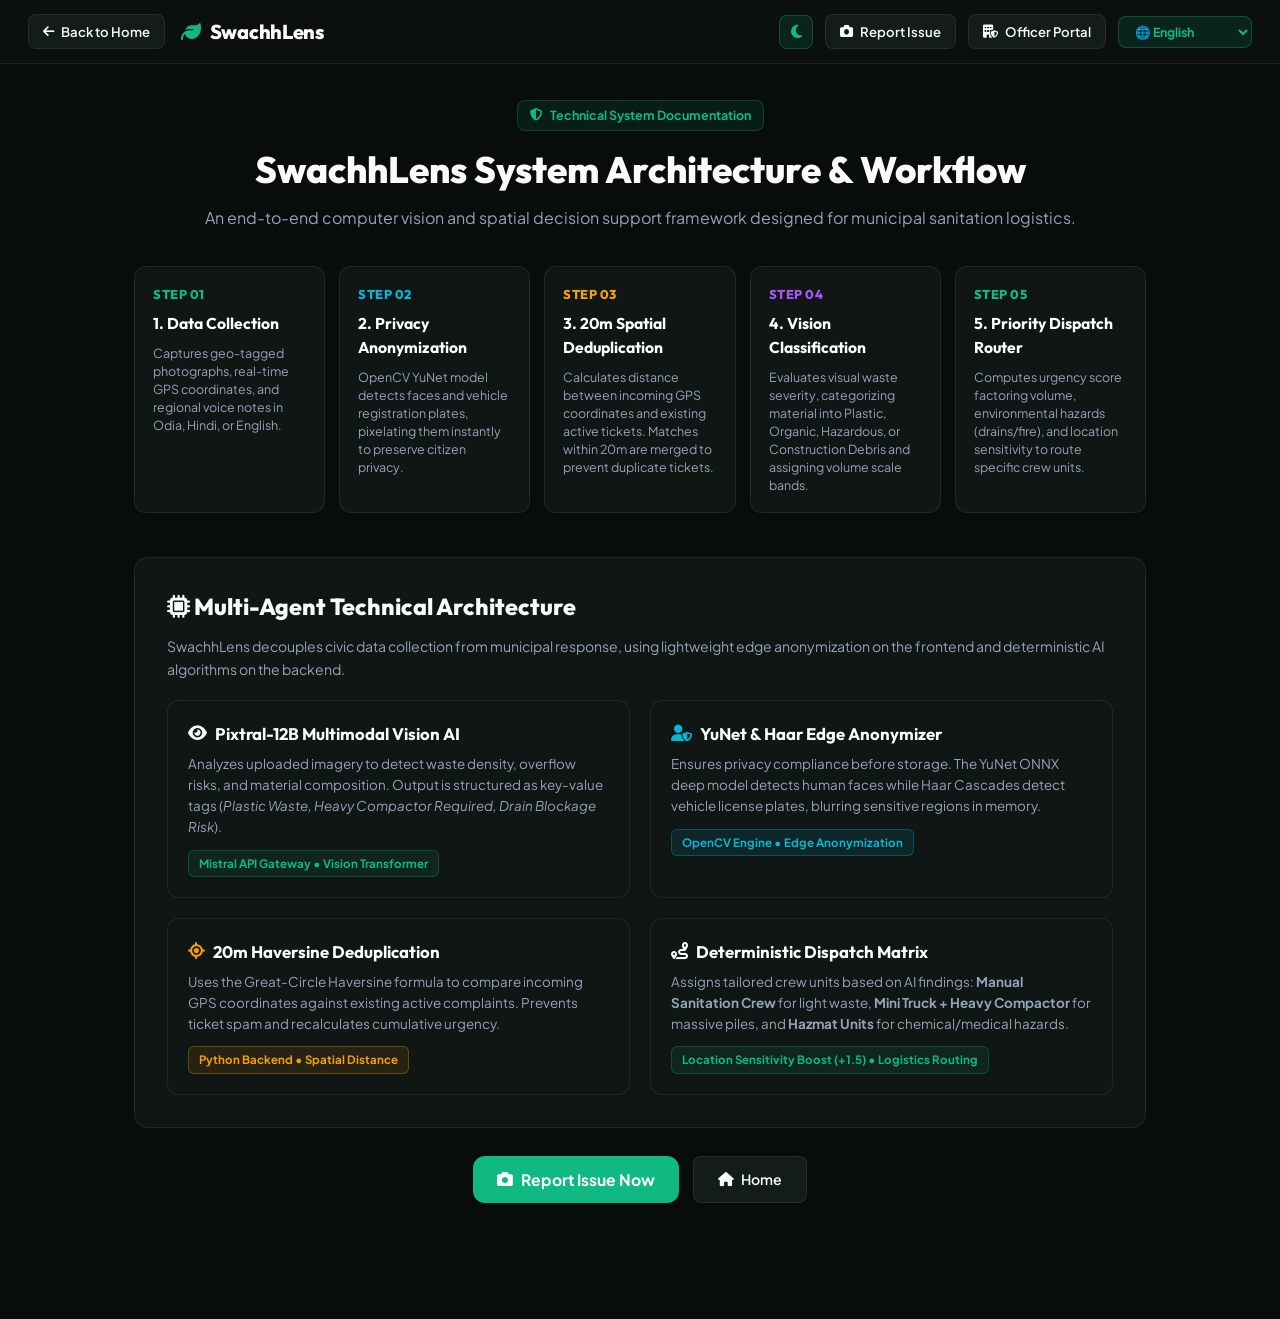
==== commit 29be6318: "Remaining Light Mode Visibility & Contrast Fixes" ====
--- a/frontend/about.html
+++ b/frontend/about.html
@@ -93,7 +93,7 @@
         }
 
         .arch-box {
-            background: rgba(8, 12, 10, 0.6);
+            background: var(--card-dark);
             border: 1px solid var(--glass-border);
             border-radius: 12px;
             padding: 20px;
@@ -103,7 +103,7 @@
             font-family: 'Outfit', sans-serif;
             font-size: 1.05rem;
             font-weight: 700;
-            color: white;
+            color: var(--text-main);
             margin-bottom: 8px;
             display: flex;
             align-items: center;
@@ -118,14 +118,14 @@
 
         .tech-pill-sm {
             display: inline-block;
-            background: rgba(16, 185, 129, 0.12);
+            font-size: 0.72rem;
+            font-weight: 700;
             color: var(--primary);
+            background: rgba(16, 185, 129, 0.1);
             border: 1px solid rgba(16, 185, 129, 0.25);
-            font-size: 0.72rem;
-            font-weight: 700;
-            padding: 3px 8px;
+            padding: 4px 10px;
             border-radius: 6px;
-            margin-top: 10px;
+            margin-top: 12px;
         }
     </style>
     <script>
@@ -165,11 +165,11 @@
     <div class="about-wrapper">
         
         <!-- Hero Header -->
-        <div style="text-align:center; max-width:800px; margin:0 auto;">
+        <div style="text-align:center; margin-bottom:36px;">
             <div class="hero-badge">
                 <i class="fa-solid fa-shield-halved"></i> Technical System Documentation
             </div>
-            <h1 data-i18n="aboutTitle" style="font-family:'Outfit',sans-serif; font-size:2.3rem; font-weight:800; color:white; line-height:1.25; margin-bottom:12px;">
+            <h1 data-i18n="aboutTitle" style="font-family:'Outfit',sans-serif; font-size:2.3rem; font-weight:800; color:var(--text-main); line-height:1.25; margin-bottom:12px;">
                 SwachhLens System Architecture & AI Workflow
             </h1>
             <p data-i18n="aboutSub" style="color:var(--text-muted); font-size:1rem; line-height:1.6;">
@@ -214,7 +214,7 @@
 
         <!-- Deep Architectural Breakdown Section -->
         <div class="arch-section">
-            <h2 style="font-family:'Outfit',sans-serif; font-size:1.45rem; font-weight:800; color:white; margin-bottom:10px;">
+            <h2 style="font-family:'Outfit',sans-serif; font-size:1.45rem; font-weight:800; color:var(--text-main); margin-bottom:10px;">
                 <i class="fa-solid fa-microchip text-primary"></i> Multi-Agent Technical Architecture
             </h2>
             <p style="color:var(--text-muted); font-size:0.88rem; line-height:1.6;">
--- a/frontend/css/style.css
+++ b/frontend/css/style.css
@@ -4,7 +4,7 @@
     --bg-dark: #080c0a;
     --card-dark: #101614;
     --card-dark-hover: #141c19;
-    --glass-bg: rgba(16, 22, 20, 0.85);
+    --glass-bg: rgba(12, 17, 15, 0.92);
     --glass-border: rgba(255, 255, 255, 0.08);
     --glass-border-hover: rgba(16, 185, 129, 0.35);
 
@@ -29,12 +29,12 @@
     --card-dark: #ffffff;
     --card-dark-hover: #f1f5f9;
     --glass-bg: rgba(255, 255, 255, 0.95);
-    --glass-border: rgba(0, 0, 0, 0.08);
-    --glass-border-hover: rgba(16, 185, 129, 0.4);
-
-    --primary: #10b981;
-    --primary-dark: #059669;
-    --primary-glow: rgba(16, 185, 129, 0.2);
+    --glass-border: #cbd5e1;
+    --glass-border-hover: rgba(16, 185, 129, 0.5);
+
+    --primary: #059669;
+    --primary-dark: #047857;
+    --primary-glow: rgba(5, 150, 105, 0.2);
     --accent-cyan: #0284c7;
     --accent-blue: #2563eb;
     --accent-amber: #d97706;
@@ -44,8 +44,8 @@
     --text-muted: #475569;
     --text-dim: #64748b;
 
-    --shadow-subtle: 0 4px 20px rgba(0, 0, 0, 0.06);
-    --shadow-hover: 0 10px 30px rgba(0, 0, 0, 0.12);
+    --shadow-subtle: 0 4px 20px rgba(0, 0, 0, 0.08);
+    --shadow-hover: 0 10px 30px rgba(0, 0, 0, 0.14);
 }
 
 .theme-toggle-btn {
@@ -85,7 +85,7 @@
 
 /* --- HEADER & NAVIGATION --- */
 .app-header {
-    background: rgba(12, 17, 15, 0.92);
+    background: var(--glass-bg);
     backdrop-filter: blur(12px);
     -webkit-backdrop-filter: blur(12px);
     border-bottom: 1px solid var(--glass-border);
@@ -107,7 +107,7 @@
     display: flex;
     align-items: center;
     gap: 9px;
-    color: white;
+    color: var(--text-main);
     text-decoration: none;
     letter-spacing: -0.3px;
 }
@@ -120,7 +120,7 @@
     display: inline-flex;
     align-items: center;
     gap: 7px;
-    background: rgba(255, 255, 255, 0.05);
+    background: var(--card-dark-hover);
     border: 1px solid var(--glass-border);
     color: var(--text-main);
     padding: 7px 14px;
@@ -201,8 +201,8 @@
     width: 100%;
     height: 200px;
     border-radius: 12px;
-    background: rgba(8, 12, 10, 0.6);
-    border: 2px dashed rgba(16, 185, 129, 0.3);
+    background: var(--card-dark-hover);
+    border: 2px dashed rgba(16, 185, 129, 0.35);
     display: flex;
     flex-direction: column;
     align-items: center;
@@ -215,7 +215,7 @@
 
 .capture-box:hover {
     border-color: var(--primary);
-    background: rgba(16, 185, 129, 0.05);
+    background: rgba(16, 185, 129, 0.08);
 }
 
 .camera-pulse-ring {
@@ -291,9 +291,9 @@
     width: 100%;
     padding: 12px 14px;
     border-radius: 10px;
-    background: rgba(8, 12, 10, 0.7);
-    border: 1px solid var(--glass-border);
-    color: #ffffff;
+    background: var(--card-dark-hover);
+    border: 1px solid var(--glass-border);
+    color: var(--text-main);
     font-size: 0.88rem;
     font-weight: 500;
     outline: none;
@@ -303,11 +303,11 @@
 .input-field:focus {
     border-color: var(--primary);
     box-shadow: 0 0 0 2px rgba(16, 185, 129, 0.2);
-    background: rgba(8, 12, 10, 0.95);
+    background: var(--card-dark);
 }
 
 .input-field option {
-    background: #101614;
+    background: var(--card-dark);
     color: var(--text-main);
 }
 
@@ -347,12 +347,12 @@
     width: 100%;
     min-height: 90px;
     border-radius: 10px;
-    background: rgba(8, 12, 10, 0.7);
+    background: var(--card-dark-hover);
     border: 1px solid var(--glass-border);
     padding: 12px 14px;
     font-size: 0.88rem;
     resize: none;
-    color: #ffffff;
+    color: var(--text-main);
     outline: none;
     transition: all 0.2s ease;
 }
@@ -360,7 +360,7 @@
 .speech-box:focus {
     border-color: var(--primary);
     box-shadow: 0 0 0 2px rgba(16, 185, 129, 0.2);
-    background: rgba(8, 12, 10, 0.95);
+    background: var(--card-dark);
 }
 
 /* --- BUTTONS --- */
@@ -592,7 +592,7 @@
 }
 
 th {
-    background: rgba(8, 12, 10, 0.8);
+    background: var(--card-dark-hover);
     padding: 12px 14px;
     font-weight: 700;
     color: var(--text-muted);
@@ -604,7 +604,7 @@
 
 td {
     padding: 12px 14px;
-    border-bottom: 1px solid rgba(255, 255, 255, 0.05);
+    border-bottom: 1px solid var(--glass-border);
     color: var(--text-main);
 }
 
@@ -638,7 +638,7 @@
 }
 
 .dispatch-badge {
-    background: rgba(8, 12, 10, 0.7);
+    background: var(--card-dark-hover);
     border: 1px solid var(--glass-border);
     border-radius: 10px;
     padding: 10px 12px;
@@ -673,14 +673,14 @@
     width: 100%;
     height: 200px;
     object-fit: cover;
-    background: #080d0b;
+    background: var(--card-dark-hover);
     border-radius: 12px;
     margin-top: 8px;
     border: 1px solid var(--glass-border);
 }
 
 .action-btn-pill {
-    background: rgba(255, 255, 255, 0.05);
+    background: var(--card-dark-hover);
     border: 1px solid var(--glass-border);
     color: var(--text-main);
     padding: 6px 14px;
@@ -737,14 +737,14 @@
     background: var(--card-dark);
     border: 1px solid var(--glass-border);
     border-radius: 16px;
-    box-shadow: 0 16px 40px rgba(0, 0, 0, 0.6);
+    box-shadow: 0 16px 40px rgba(0, 0, 0, 0.25);
     z-index: 9999;
     flex-direction: column;
     overflow: hidden;
 }
 
 .chat-header {
-    background: rgba(8, 12, 10, 0.9);
+    background: var(--card-dark-hover);
     padding: 14px 18px;
     border-bottom: 1px solid var(--glass-border);
     display: flex;
@@ -763,8 +763,8 @@
 }
 
 .chat-bubble-bot {
-    background: rgba(16, 185, 129, 0.1);
-    border: 1px solid rgba(16, 185, 129, 0.2);
+    background: rgba(16, 185, 129, 0.12);
+    border: 1px solid rgba(16, 185, 129, 0.25);
     color: var(--text-main);
     padding: 12px 14px;
     border-radius: 12px;
@@ -776,14 +776,14 @@
     display: flex;
     gap: 8px;
     overflow-x: auto;
-    background: rgba(8, 12, 10, 0.4);
+    background: var(--card-dark-hover);
     border-top: 1px solid var(--glass-border);
 }
 
 .chat-chip {
     font-size: 0.72rem;
     font-weight: 600;
-    background: rgba(255, 255, 255, 0.06);
+    background: var(--card-dark);
     border: 1px solid var(--glass-border);
     color: var(--text-muted);
     padding: 4px 10px;
@@ -801,7 +801,7 @@
 
 .chat-input-bar {
     padding: 12px 14px;
-    background: rgba(8, 12, 10, 0.8);
+    background: var(--card-dark-hover);
     border-top: 1px solid var(--glass-border);
     display: flex;
     gap: 8px;
@@ -815,7 +815,7 @@
     left: 0;
     width: 100%;
     height: 60px;
-    background: rgba(12, 17, 15, 0.95);
+    background: var(--glass-bg);
     backdrop-filter: blur(12px);
     border-top: 1px solid var(--glass-border);
     z-index: 999;
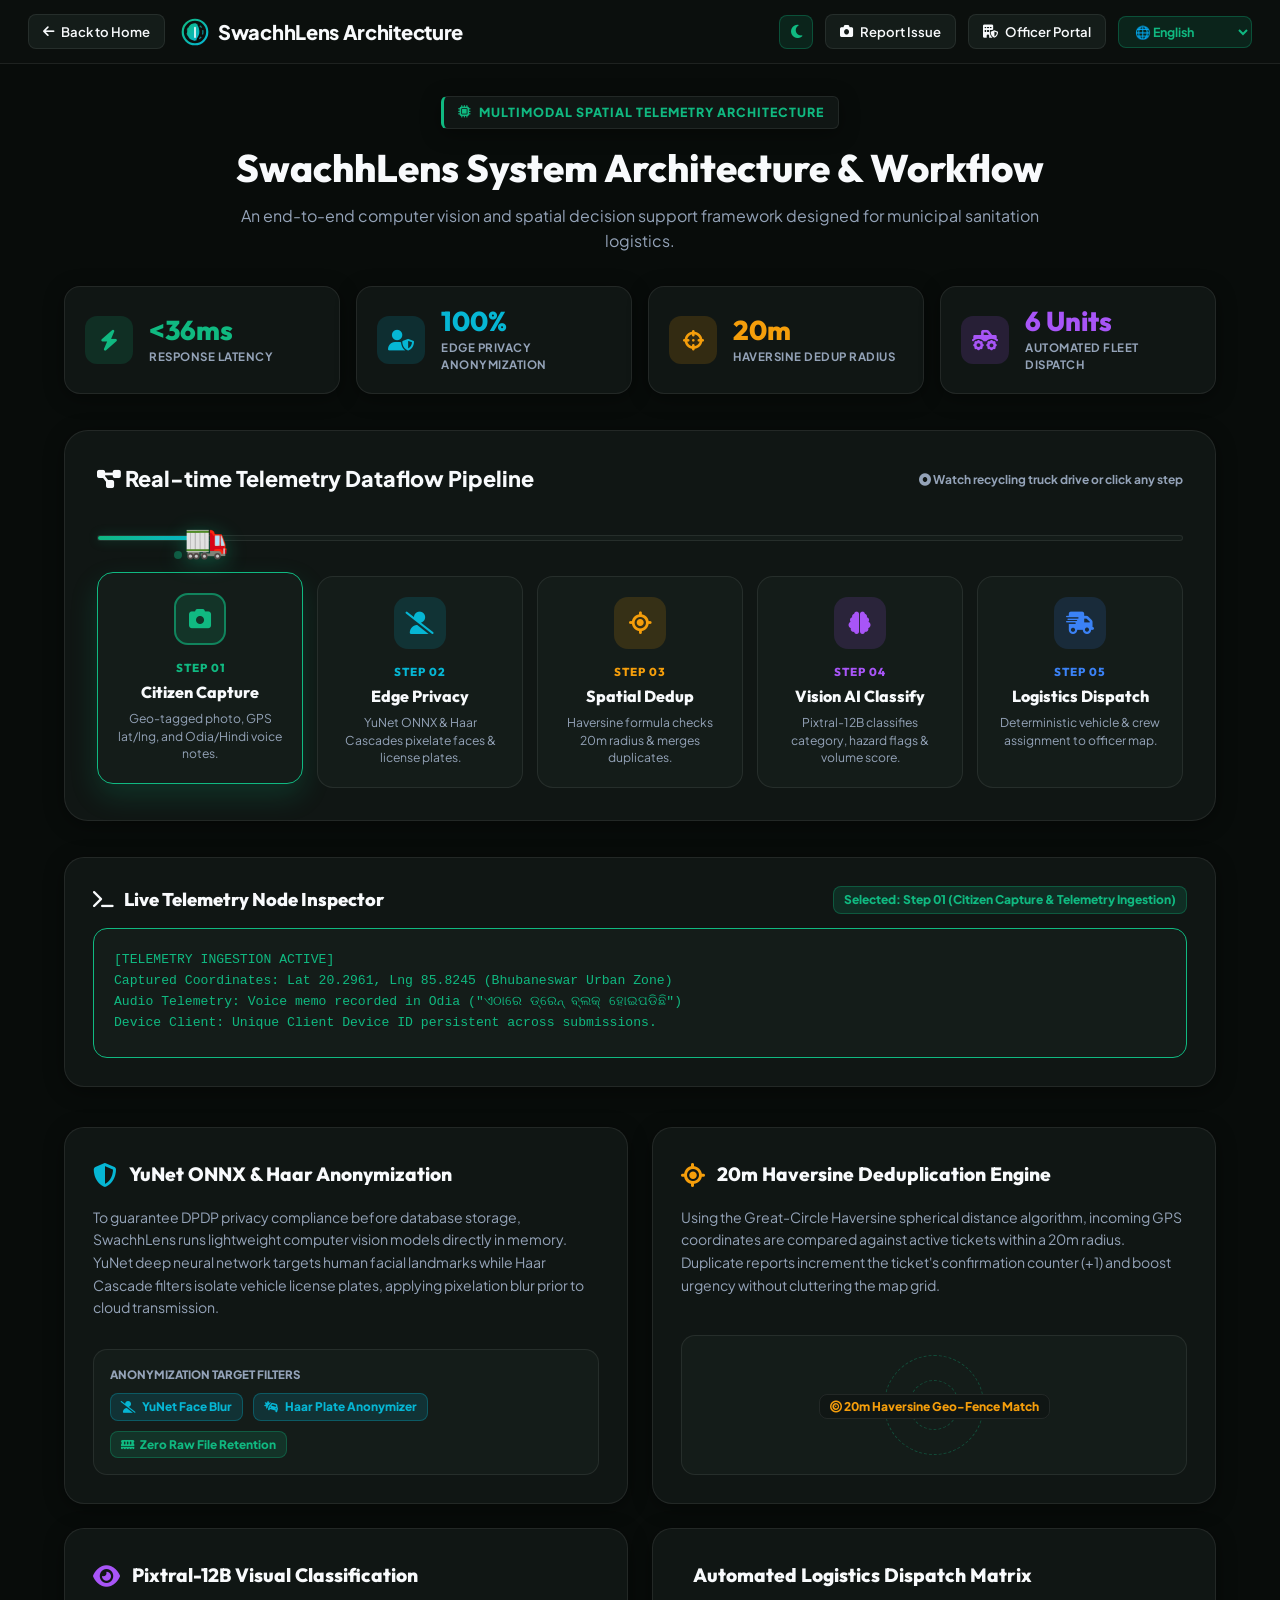
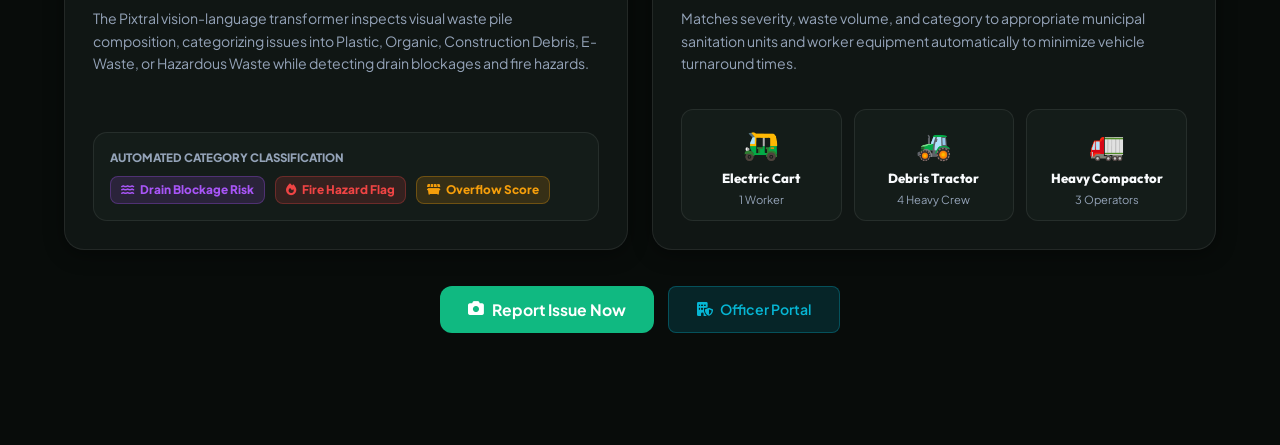
==== commit a667906f: "big fix 1" ====
--- a/frontend/about.html
+++ b/frontend/about.html
@@ -3,14 +3,14 @@
 <head>
     <meta charset="UTF-8">
     <meta name="viewport" content="width=device-width, initial-scale=1.0">
-    <title>SwachhLens | System Architecture & Workflow</title>
-    <link href="https://fonts.googleapis.com/css2?family=Outfit:wght@500;600;700;800&family=Plus+Jakarta+Sans:wght@400;500;600;700;800&display=swap" rel="stylesheet">
+    <title>SwachhLens | Multi-Agent AI System Architecture & Infographic</title>
+    <link href="https://fonts.googleapis.com/css2?family=Outfit:wght@400;500;600;700;800&family=Plus+Jakarta+Sans:wght@400;500;600;700;800&display=swap" rel="stylesheet">
     <link rel="stylesheet" href="https://cdnjs.cloudflare.com/ajax/libs/font-awesome/6.4.0/css/all.min.css">
     <link rel="stylesheet" href="css/style.css">
     <style>
         .about-wrapper {
-            max-width: 1060px;
-            margin: 36px auto;
+            max-width: 1200px;
+            margin: 32px auto;
             padding: 0 24px 80px 24px;
         }
 
@@ -18,114 +18,411 @@
             display: inline-flex;
             align-items: center;
             gap: 8px;
-            background: rgba(16, 185, 129, 0.1);
-            border: 1px solid rgba(16, 185, 129, 0.25);
+            background: var(--card-dark);
+            border: 1px solid var(--glass-border);
+            border-left: 3px solid var(--primary);
             color: var(--primary);
             font-size: 0.78rem;
-            font-weight: 700;
-            padding: 5px 12px;
-            border-radius: 8px;
+            font-weight: 800;
+            padding: 6px 14px;
+            border-radius: 6px;
             margin-bottom: 16px;
-        }
-
-        .stepper-grid {
+            letter-spacing: 1px;
+            text-transform: uppercase;
+            box-shadow: var(--shadow-subtle);
+        }
+
+        /* INFOGRAPHIC PIPELINE FLOW */
+        .pipeline-card {
+            background: var(--card-dark);
+            border: 1px solid var(--glass-border);
+            border-radius: 24px;
+            padding: 32px;
+            margin: 36px 0;
+            box-shadow: var(--shadow-subtle);
+            position: relative;
+            overflow: visible;
+        }
+
+        .pipeline-title {
+            font-family: 'Outfit', sans-serif;
+            font-size: 1.35rem;
+            font-weight: 800;
+            color: var(--text-main);
+            margin-bottom: 24px;
+            display: flex;
+            align-items: center;
+            justify-content: space-between;
+            flex-wrap: wrap;
+            gap: 12px;
+        }
+
+        .flow-grid {
             display: grid;
-            grid-template-columns: repeat(auto-fit, minmax(190px, 1fr));
+            grid-template-columns: repeat(5, 1fr);
             gap: 14px;
-            margin: 32px 0 44px 0;
-        }
-
-        .stepper-card {
+            position: relative;
+            z-index: 2;
+        }
+
+        @media (max-width: 1024px) {
+            .flow-grid { grid-template-columns: repeat(2, 1fr); }
+        }
+
+        @media (max-width: 600px) {
+            .flow-grid { grid-template-columns: 1fr; }
+        }
+
+        .flow-step-box {
+            background: var(--card-dark-hover);
+            border: 1px solid var(--glass-border);
+            border-radius: 16px;
+            padding: 20px 16px;
+            display: flex;
+            flex-direction: column;
+            align-items: center;
+            text-align: center;
+            position: relative;
+            transition: all 0.3s cubic-bezier(0.4, 0, 0.2, 1);
+            cursor: pointer;
+        }
+
+        .flow-step-box:hover, .flow-step-box.active-step {
+            border-color: var(--primary);
+            transform: translateY(-4px);
+            box-shadow: 0 12px 28px rgba(16, 185, 129, 0.18);
+        }
+
+        .step-icon-wrapper {
+            width: 52px;
+            height: 52px;
+            border-radius: 14px;
+            display: flex;
+            align-items: center;
+            justify-content: center;
+            font-size: 1.4rem;
+            margin-bottom: 14px;
+            position: relative;
+        }
+
+        /* Pulsing Ring for Active Nodes */
+        .pulse-ring {
+            position: absolute;
+            width: 100%;
+            height: 100%;
+            border-radius: 14px;
+            border: 2px solid currentColor;
+            animation: pulseWave 2s infinite ease-out;
+            opacity: 0.6;
+        }
+
+        @keyframes pulseWave {
+            0% { transform: scale(1); opacity: 0.8; }
+            100% { transform: scale(1.4); opacity: 0; }
+        }
+
+        .flow-num {
+            font-family: 'Outfit', sans-serif;
+            font-size: 0.72rem;
+            font-weight: 800;
+            letter-spacing: 1px;
+            text-transform: uppercase;
+            margin-bottom: 4px;
+        }
+
+        .flow-name {
+            font-family: 'Outfit', sans-serif;
+            font-weight: 800;
+            font-size: 1rem;
+            color: var(--text-main);
+            margin-bottom: 6px;
+        }
+
+        .flow-desc {
+            font-size: 0.76rem;
+            color: var(--text-muted);
+            line-height: 1.45;
+        }
+
+        /* ANIMATED RECYCLING TRUCK PIPELINE TRAIL */
+        .truck-track-wrapper {
+            position: relative;
+            width: 100%;
+            height: 36px;
+            margin: 10px 0 20px 0;
+            display: flex;
+            align-items: center;
+        }
+
+        .connector-track {
+            width: 100%;
+            height: 6px;
+            background: var(--card-dark-hover);
+            border: 1px solid var(--glass-border);
+            border-radius: 4px;
+            position: relative;
+            overflow: visible;
+        }
+
+        .connector-progress-fill {
+            position: absolute;
+            top: 0;
+            left: 0;
+            height: 100%;
+            width: 10%;
+            background: linear-gradient(90deg, var(--primary), var(--accent-cyan));
+            border-radius: 4px;
+            transition: width 0.8s cubic-bezier(0.34, 1.56, 0.64, 1);
+            box-shadow: 0 0 12px var(--primary-glow);
+        }
+
+        .animated-recycle-truck {
+            position: absolute;
+            top: -24px;
+            left: 10%;
+            transform: translateX(-50%) scaleX(-1);
+            font-size: 2.2rem;
+            filter: drop-shadow(0 4px 10px rgba(16, 185, 129, 0.4));
+            transition: left 0.8s cubic-bezier(0.34, 1.56, 0.64, 1);
+            z-index: 10;
+            cursor: pointer;
+            animation: truckBounce 1.2s infinite alternate ease-in-out;
+            display: inline-block;
+        }
+
+        @keyframes truckBounce {
+            0% { transform: translateX(-50%) scaleX(-1) translateY(0px); }
+            100% { transform: translateX(-50%) scaleX(-1) translateY(-5px); }
+        }
+
+        .truck-exhaust-smoke {
+            position: absolute;
+            right: -10px;
+            bottom: 6px;
+            width: 8px;
+            height: 8px;
+            background: rgba(16, 185, 129, 0.4);
+            border-radius: 50%;
+            animation: smokePuff 1s infinite linear;
+        }
+
+        @keyframes smokePuff {
+            0% { transform: scale(0.5); opacity: 0.8; }
+            100% { transform: scale(2) translateX(14px); opacity: 0; }
+        }
+
+        /* METRICS INFOGRAPHIC GRID */
+        .metrics-banner {
+            display: grid;
+            grid-template-columns: repeat(4, 1fr);
+            gap: 16px;
+            margin-bottom: 36px;
+        }
+
+        @media (max-width: 768px) {
+            .metrics-banner { grid-template-columns: repeat(2, 1fr); }
+        }
+
+        .info-stat-card {
             background: var(--card-dark);
             border: 1px solid var(--glass-border);
-            border-radius: 12px;
-            padding: 18px;
-            display: flex;
-            flex-direction: column;
-            gap: 8px;
+            border-radius: 16px;
+            padding: 20px;
+            display: flex;
+            align-items: center;
+            gap: 16px;
+            box-shadow: var(--shadow-subtle);
             transition: all 0.2s ease;
         }
 
-        .stepper-card:hover {
+        .info-stat-card:hover {
             border-color: var(--primary);
             transform: translateY(-2px);
         }
 
-        .step-number {
+        .stat-icon {
+            width: 48px;
+            height: 48px;
+            border-radius: 12px;
+            display: flex;
+            align-items: center;
+            justify-content: center;
+            font-size: 1.3rem;
+            flex-shrink: 0;
+        }
+
+        .stat-val {
+            font-family: 'Outfit', sans-serif;
+            font-size: 1.7rem;
+            font-weight: 800;
+            line-height: 1.1;
+        }
+
+        .stat-lbl {
+            font-size: 0.72rem;
+            font-weight: 700;
+            color: var(--text-muted);
+            text-transform: uppercase;
+            letter-spacing: 0.5px;
+            margin-top: 2px;
+        }
+
+        /* INFOGRAPHIC DETAILED SPEC PANELS */
+        .info-section-grid {
+            display: grid;
+            grid-template-columns: 1fr 1fr;
+            gap: 24px;
+            margin-bottom: 36px;
+        }
+
+        @media (max-width: 900px) {
+            .info-section-grid { grid-template-columns: 1fr; }
+        }
+
+        .spec-box {
+            background: var(--card-dark);
+            border: 1px solid var(--glass-border);
+            border-radius: 20px;
+            padding: 28px;
+            box-shadow: var(--shadow-subtle);
+            display: flex;
+            flex-direction: column;
+            justify-content: space-between;
+        }
+
+        .spec-header {
+            display: flex;
+            align-items: center;
+            gap: 12px;
+            margin-bottom: 14px;
+        }
+
+        .spec-title {
             font-family: 'Outfit', sans-serif;
             font-weight: 800;
-            font-size: 0.8rem;
+            font-size: 1.2rem;
+            color: var(--text-main);
+        }
+
+        .spec-body {
+            font-size: 0.88rem;
+            color: var(--text-muted);
+            line-height: 1.6;
+            margin-bottom: 18px;
+        }
+
+        /* Visual Graphic Comparison Displays */
+        .visual-comparison-box {
+            background: var(--card-dark-hover);
+            border: 1px solid var(--glass-border);
+            border-radius: 14px;
+            padding: 16px;
+            margin-top: 12px;
+        }
+
+        .comparison-badge-row {
+            display: flex;
+            gap: 10px;
+            flex-wrap: wrap;
+            margin-top: 10px;
+        }
+
+        .chip-pill {
+            font-size: 0.74rem;
+            font-weight: 800;
+            padding: 4px 10px;
+            border-radius: 8px;
+            display: inline-flex;
+            align-items: center;
+            gap: 6px;
+        }
+
+        /* Animated Radar Graphic */
+        .radar-graphic-container {
+            width: 100%;
+            height: 140px;
+            background: var(--card-dark-hover);
+            border-radius: 14px;
+            border: 1px solid var(--glass-border);
+            position: relative;
+            display: flex;
+            align-items: center;
+            justify-content: center;
+            overflow: hidden;
+            margin-top: 12px;
+        }
+
+        .radar-circle {
+            position: absolute;
+            border-radius: 50%;
+            border: 1px dashed rgba(16, 185, 129, 0.3);
+            animation: radarSpin 8s infinite linear;
+        }
+
+        @keyframes radarSpin {
+            0% { transform: rotate(0deg); }
+            100% { transform: rotate(360deg); }
+        }
+
+        /* LOGISTICS VEHICLE MATRIX GRID */
+        .vehicle-matrix-grid {
+            display: grid;
+            grid-template-columns: repeat(3, 1fr);
+            gap: 12px;
+            margin-top: 16px;
+        }
+
+        @media (max-width: 600px) {
+            .vehicle-matrix-grid { grid-template-columns: repeat(2, 1fr); }
+        }
+
+        .vehicle-mini-card {
+            background: var(--card-dark-hover);
+            border: 1px solid var(--glass-border);
+            border-radius: 12px;
+            padding: 12px;
+            text-align: center;
+        }
+
+        .vehicle-emoji {
+            font-size: 1.8rem;
+            margin-bottom: 4px;
+        }
+
+        .vehicle-name {
+            font-family: 'Outfit', sans-serif;
+            font-weight: 800;
+            font-size: 0.82rem;
+            color: var(--text-main);
+        }
+
+        .vehicle-crew {
+            font-size: 0.7rem;
+            color: var(--text-muted);
+            margin-top: 2px;
+        }
+
+        /* INTERACTIVE DEMO INSPECTION TABS */
+        .interactive-demo-panel {
+            background: var(--card-dark);
+            border: 1px solid var(--glass-border);
+            border-radius: 20px;
+            padding: 28px;
+            margin-bottom: 40px;
+            box-shadow: var(--shadow-subtle);
+        }
+
+        .demo-console {
+            background: var(--card-dark-hover);
+            border: 1px solid var(--glass-border);
+            border-radius: 14px;
+            padding: 20px;
+            font-family: monospace;
+            font-size: 0.82rem;
             color: var(--primary);
-            letter-spacing: 0.5px;
-            text-transform: uppercase;
-        }
-
-        .step-name {
-            font-family: 'Outfit', sans-serif;
-            font-weight: 700;
-            font-size: 0.98rem;
-            color: white;
-        }
-
-        .step-desc {
-            font-size: 0.78rem;
-            color: var(--text-muted);
-            line-height: 1.45;
-        }
-
-        .arch-section {
-            background: var(--card-dark);
-            border: 1px solid var(--glass-border);
-            border-radius: 14px;
-            padding: 32px;
-            margin-bottom: 28px;
-        }
-
-        .arch-grid {
-            display: grid;
-            grid-template-columns: 1fr 1fr;
-            gap: 20px;
-            margin-top: 20px;
-        }
-
-        @media (max-width: 768px) {
-            .arch-grid { grid-template-columns: 1fr; }
-        }
-
-        .arch-box {
-            background: var(--card-dark);
-            border: 1px solid var(--glass-border);
-            border-radius: 12px;
-            padding: 20px;
-        }
-
-        .arch-box h4 {
-            font-family: 'Outfit', sans-serif;
-            font-size: 1.05rem;
-            font-weight: 700;
-            color: var(--text-main);
-            margin-bottom: 8px;
-            display: flex;
-            align-items: center;
-            gap: 8px;
-        }
-
-        .arch-box p {
-            font-size: 0.84rem;
-            color: var(--text-muted);
-            line-height: 1.55;
-        }
-
-        .tech-pill-sm {
-            display: inline-block;
-            font-size: 0.72rem;
-            font-weight: 700;
-            color: var(--primary);
-            background: rgba(16, 185, 129, 0.1);
-            border: 1px solid rgba(16, 185, 129, 0.25);
-            padding: 4px 10px;
-            border-radius: 6px;
-            margin-top: 12px;
+            line-height: 1.6;
+            min-height: 130px;
+            word-break: break-all;
         }
     </style>
     <script>
@@ -141,17 +438,33 @@
     <header class="app-header">
         <div style="display:flex; align-items:center; gap:16px;">
             <a href="index.html" class="nav-back-btn">
-                <i class="fa-solid fa-arrow-left"></i> <span data-i18n="navBack">Back to Home</span>
+                <i class="fa-solid fa-arrow-left"></i> <span data-i18n="navBack">Gateway</span>
             </a>
-            <a href="index.html" class="brand-logo"><i class="fa-solid fa-leaf"></i> SwachhLens</a>
+            <div class="brand-logo">
+                <div class="swachh-logo-mark">
+                    <svg width="28" height="28" viewBox="0 0 32 32" fill="none" xmlns="http://www.w3.org/2000/svg">
+                        <defs>
+                            <linearGradient id="logoGradAbout" x1="0%" y1="0%" x2="100%" y2="100%">
+                                <stop offset="0%" stop-color="#10b981" />
+                                <stop offset="100%" stop-color="#06b6d4" />
+                            </linearGradient>
+                        </defs>
+                        <circle cx="16" cy="16" r="14" stroke="url(#logoGradAbout)" stroke-width="2.5" fill="none"/>
+                        <circle cx="16" cy="16" r="9" stroke="url(#logoGradAbout)" stroke-width="1.5" stroke-dasharray="3 3" fill="none" opacity="0.7"/>
+                        <path d="M16 6C10.5 6 7 11 7 16.5C7 22 11.5 25.5 16 26C16 26 21 21 21 16C21 10.5 18 6 16 6Z" fill="url(#logoGradAbout)" />
+                        <path d="M16 11V22" stroke="#ffffff" stroke-width="1.8" stroke-linecap="round"/>
+                    </svg>
+                </div>
+                <span>SwachhLens Architecture</span>
+            </div>
         </div>
         
-        <div style="display:flex; align-items:center; gap:12px;">
+        <div style="display:flex; align-items:center; gap:12px; flex-wrap:wrap;">
             <button onclick="toggleTheme()" class="theme-toggle-btn themeIconBtn" title="Toggle Light/Dark Theme">
                 <i class="fa-solid fa-moon"></i>
             </button>
-            <a href="citizen.html" class="nav-back-btn"><i class="fa-solid fa-camera"></i> <span data-i18n="navCitizen">Report Issue</span></a>
-            <a href="admin.html" class="nav-back-btn"><i class="fa-solid fa-building-shield"></i> <span data-i18n="navCommand">Officer Portal</span></a>
+            <a href="citizen.html" class="nav-back-btn"><i class="fa-solid fa-camera"></i> <span data-i18n="navCitizen">Report Portal</span></a>
+            <a href="admin.html" class="nav-back-btn"><i class="fa-solid fa-building-shield"></i> <span data-i18n="navCommand">Officer OS</span></a>
             
             <!-- Universal Language Selector -->
             <select id="uiLangSelect" onchange="changeUiLanguage(this.value)" style="background:rgba(16, 185, 129, 0.12); color:var(--primary); border:1px solid rgba(16, 185, 129, 0.3); font-weight:700; font-size:0.78rem; padding:6px 12px; border-radius:8px; outline:none; cursor:pointer; font-family:'Plus Jakarta Sans',sans-serif;">
@@ -165,106 +478,257 @@
     <div class="about-wrapper">
         
         <!-- Hero Header -->
-        <div style="text-align:center; margin-bottom:36px;">
+        <div style="text-align:center; margin-bottom:32px;">
             <div class="hero-badge">
-                <i class="fa-solid fa-shield-halved"></i> Technical System Documentation
-            </div>
-            <h1 data-i18n="aboutTitle" style="font-family:'Outfit',sans-serif; font-size:2.3rem; font-weight:800; color:var(--text-main); line-height:1.25; margin-bottom:12px;">
-                SwachhLens System Architecture & AI Workflow
+                <i class="fa-solid fa-microchip"></i> Multimodal Spatial Telemetry Architecture
+            </div>
+            <h1 data-i18n="aboutTitle" style="font-family:'Outfit',sans-serif; font-size:2.4rem; font-weight:800; color:var(--text-main); line-height:1.2; margin-bottom:12px;">
+                SwachhLens AI System Pipeline & Logistics Engine
             </h1>
-            <p data-i18n="aboutSub" style="color:var(--text-muted); font-size:1rem; line-height:1.6;">
-                An end-to-end multi-agent computer vision & spatial decision support framework designed for municipal sanitation logistics.
+            <p data-i18n="aboutSub" style="color:var(--text-muted); font-size:1rem; line-height:1.6; max-width:820px; margin:0 auto;">
+                An autonomous end-to-end framework integrating edge privacy anonymization, 20m Haversine spatial deduplication, Pixtral-12B visual severity classification, and automated municipal crew dispatching.
             </p>
         </div>
 
-        <!-- 5-Step System Workflow Timeline -->
-        <div class="stepper-grid">
+        <!-- INFOGRAPHIC KEY PERFORMANCE METRICS BANNER -->
+        <div class="metrics-banner">
+            <div class="info-stat-card">
+                <div class="stat-icon" style="background:rgba(16, 185, 129, 0.15); color:var(--primary);">
+                    <i class="fa-solid fa-bolt"></i>
+                </div>
+                <div>
+                    <div class="stat-val" style="color:var(--primary);">&lt;36ms</div>
+                    <div class="stat-lbl">Response Latency</div>
+                </div>
+            </div>
+
+            <div class="info-stat-card">
+                <div class="stat-icon" style="background:rgba(6, 182, 212, 0.15); color:var(--accent-cyan);">
+                    <i class="fa-solid fa-user-shield"></i>
+                </div>
+                <div>
+                    <div class="stat-val" style="color:var(--accent-cyan);">100%</div>
+                    <div class="stat-lbl">Edge Privacy Anonymization</div>
+                </div>
+            </div>
+
+            <div class="info-stat-card">
+                <div class="stat-icon" style="background:rgba(245, 158, 11, 0.15); color:var(--accent-amber);">
+                    <i class="fa-solid fa-crosshairs"></i>
+                </div>
+                <div>
+                    <div class="stat-val" style="color:var(--accent-amber);">20m</div>
+                    <div class="stat-lbl">Haversine Dedup Radius</div>
+                </div>
+            </div>
+
+            <div class="info-stat-card">
+                <div class="stat-icon" style="background:rgba(168, 85, 247, 0.15); color:#a855f7;">
+                    <i class="fa-solid fa-truck-monster"></i>
+                </div>
+                <div>
+                    <div class="stat-val" style="color:#a855f7;">6 Units</div>
+                    <div class="stat-lbl">Automated Fleet Dispatch</div>
+                </div>
+            </div>
+        </div>
+
+        <!-- ANIMATED INFOGRAPHIC PIPELINE STEPPER WITH MOVING RECYCLING TRUCK -->
+        <div class="pipeline-card">
+            <div class="pipeline-title">
+                <span><i class="fa-solid fa-diagram-project text-primary"></i> Real-time Telemetry Dataflow Pipeline</span>
+                <span style="font-size:0.75rem; color:var(--text-muted); font-weight:700;"><i class="fa-solid fa-circle-dot text-primary"></i> Watch recycling truck drive or click any step</span>
+            </div>
+
+            <!-- Animated Recycling Truck Track -->
+            <div class="truck-track-wrapper">
+                <div class="connector-track">
+                    <div class="connector-progress-fill" id="pipelineProgress"></div>
+                    <div class="animated-recycle-truck" id="recycleTruck" title="Autonomous Recycling Truck">
+                        🚛
+                        <div class="truck-exhaust-smoke"></div>
+                    </div>
+                </div>
+            </div>
+
+            <div class="flow-grid">
+                
+                <!-- Node 1 -->
+                <div class="flow-step-box active-step" id="node1" onclick="selectDemoNode(1, true)">
+                    <div class="step-icon-wrapper" style="background:rgba(16, 185, 129, 0.15); color:var(--primary);">
+                        <div class="pulse-ring"></div>
+                        <i class="fa-solid fa-camera"></i>
+                    </div>
+                    <div class="flow-num" style="color:var(--primary);">Step 01</div>
+                    <div class="flow-name">Citizen Capture</div>
+                    <div class="flow-desc">Geo-tagged photo, GPS lat/lng, and Odia/Hindi voice notes.</div>
+                </div>
+
+                <!-- Node 2 -->
+                <div class="flow-step-box" id="node2" onclick="selectDemoNode(2, true)">
+                    <div class="step-icon-wrapper" style="background:rgba(6, 182, 212, 0.15); color:var(--accent-cyan);">
+                        <i class="fa-solid fa-user-slash"></i>
+                    </div>
+                    <div class="flow-num" style="color:var(--accent-cyan);">Step 02</div>
+                    <div class="flow-name">Edge Privacy</div>
+                    <div class="flow-desc">YuNet ONNX & Haar Cascades pixelate faces & license plates.</div>
+                </div>
+
+                <!-- Node 3 -->
+                <div class="flow-step-box" id="node3" onclick="selectDemoNode(3, true)">
+                    <div class="step-icon-wrapper" style="background:rgba(245, 158, 11, 0.15); color:var(--accent-amber);">
+                        <i class="fa-solid fa-location-crosshairs"></i>
+                    </div>
+                    <div class="flow-num" style="color:var(--accent-amber);">Step 03</div>
+                    <div class="flow-name">Spatial Dedup</div>
+                    <div class="flow-desc">Haversine formula checks 20m radius & merges duplicates.</div>
+                </div>
+
+                <!-- Node 4 -->
+                <div class="flow-step-box" id="node4" onclick="selectDemoNode(4, true)">
+                    <div class="step-icon-wrapper" style="background:rgba(168, 85, 247, 0.15); color:#a855f7;">
+                        <i class="fa-solid fa-brain"></i>
+                    </div>
+                    <div class="flow-num" style="color:#a855f7;">Step 04</div>
+                    <div class="flow-name">Vision AI Classify</div>
+                    <div class="flow-desc">Pixtral-12B classifies category, hazard flags & volume score.</div>
+                </div>
+
+                <!-- Node 5 -->
+                <div class="flow-step-box" id="node5" onclick="selectDemoNode(5, true)">
+                    <div class="step-icon-wrapper" style="background:rgba(59, 130, 246, 0.15); color:var(--accent-blue);">
+                        <i class="fa-solid fa-truck-fast"></i>
+                    </div>
+                    <div class="flow-num" style="color:var(--accent-blue);">Step 05</div>
+                    <div class="flow-name">Logistics Dispatch</div>
+                    <div class="flow-desc">Deterministic vehicle & crew assignment to officer map.</div>
+                </div>
+
+            </div>
+        </div>
+
+        <!-- LIVE TELEMETRY SIMULATOR PANEL -->
+        <div class="interactive-demo-panel">
+            <div style="display:flex; justify-content:space-between; align-items:center; margin-bottom:14px;">
+                <h3 style="font-family:'Outfit',sans-serif; font-weight:800; font-size:1.15rem; color:var(--text-main); display:flex; align-items:center; gap:10px;">
+                    <i class="fa-solid fa-terminal text-primary"></i> Live Telemetry Node Inspector
+                </h3>
+                <span id="demoNodeBadge" style="font-size:0.75rem; font-weight:800; padding:4px 10px; border-radius:8px; background:rgba(16, 185, 129, 0.15); color:var(--primary); border:1px solid rgba(16, 185, 129, 0.3);">
+                    Selected: Step 01 (Citizen Telemetry)
+                </span>
+            </div>
+            <div class="demo-console" id="demoConsole">
+                [SYSTEM TELEMETRY INITIALIZED]
+                Incoming Payload: { lat: 20.2961, lng: 85.8245, device: "Mobile PWA Client" }
+                Voice Recording: "ଏଠାରେ ଡ୍ରେନ୍ ବ୍ଲକ୍ ହୋଇପଡିଛି" (Odia regional audio captured)
+                Status: Ready for Edge Anonymization & AI Analysis.
+            </div>
+        </div>
+
+        <!-- INFOGRAPHIC SPECIFICATION GRID -->
+        <div class="info-section-grid">
             
-            <div class="stepper-card">
-                <div class="step-number">Step 01</div>
-                <div class="step-name" data-i18n="step1Title">Telemetry Ingestion</div>
-                <div class="step-desc" data-i18n="step1Desc">Captures geo-tagged photographs, GPS coordinates, and regional voice notes in Odia, Hindi, Bengali, or English.</div>
-            </div>
-
-            <div class="stepper-card">
-                <div class="step-number" style="color:var(--accent-cyan);">Step 02</div>
-                <div class="step-name" data-i18n="step2Title">Privacy Anonymization</div>
-                <div class="step-desc" data-i18n="step2Desc">YuNet ONNX neural network and Haar Cascade classifiers detect faces and license plates, pixelating them instantly.</div>
-            </div>
-
-            <div class="stepper-card">
-                <div class="step-number" style="color:var(--accent-amber);">Step 03</div>
-                <div class="step-name" data-i18n="step3Title">Spatial Deduplication</div>
-                <div class="step-desc" data-i18n="step3Desc">Calculates spherical distance between incoming GPS coordinates and active tickets within a 20m radius.</div>
-            </div>
-
-            <div class="stepper-card">
-                <div class="step-number" style="color:#a855f7;">Step 04</div>
-                <div class="step-name" data-i18n="step4Title">Vision Classification</div>
-                <div class="step-desc" data-i18n="step4Desc">Pixtral-12B evaluates visual waste severity, categorizing material into Plastic, Organic, E-Waste, or Debris.</div>
-            </div>
-
-            <div class="stepper-card">
-                <div class="step-number">Step 05</div>
-                <div class="step-name" data-i18n="step5Title">Dispatch & Routing</div>
-                <div class="step-desc" data-i18n="step5Desc">Computes urgency score factoring volume, environmental hazards, and location sensitivity for crew dispatch.</div>
+            <!-- Module 1: Edge Privacy -->
+            <div class="spec-box">
+                <div>
+                    <div class="spec-header">
+                        <span style="font-size:1.5rem; color:var(--accent-cyan);"><i class="fa-solid fa-shield-halved"></i></span>
+                        <h3 class="spec-title">YuNet ONNX & Haar Anonymization</h3>
+                    </div>
+                    <p class="spec-body">
+                        To guarantee DPDP privacy compliance before database storage, SwachhLens runs lightweight computer vision models directly in memory. YuNet deep neural network targets human facial landmarks while Haar Cascade filters isolate vehicle license plates, applying pixelation blur prior to cloud transmission.
+                    </p>
+                </div>
+                <div class="visual-comparison-box">
+                    <div style="font-size:0.72rem; font-weight:800; color:var(--text-muted); text-transform:uppercase; margin-bottom:6px;">Anonymization Target Filters</div>
+                    <div class="comparison-badge-row">
+                        <span class="chip-pill" style="background:rgba(6, 182, 212, 0.15); color:var(--accent-cyan); border:1px solid rgba(6, 182, 212, 0.3);"><i class="fa-solid fa-user-slash"></i> YuNet Face Blur</span>
+                        <span class="chip-pill" style="background:rgba(6, 182, 212, 0.15); color:var(--accent-cyan); border:1px solid rgba(6, 182, 212, 0.3);"><i class="fa-solid fa-car-burst"></i> Haar Plate Anonymizer</span>
+                        <span class="chip-pill" style="background:rgba(16, 185, 129, 0.15); color:var(--primary); border:1px solid rgba(16, 185, 129, 0.3);"><i class="fa-solid fa-memory"></i> Zero Raw File Retention</span>
+                    </div>
+                </div>
+            </div>
+
+            <!-- Module 2: Spatial Haversine -->
+            <div class="spec-box">
+                <div>
+                    <div class="spec-header">
+                        <span style="font-size:1.5rem; color:var(--accent-amber);"><i class="fa-solid fa-location-crosshairs"></i></span>
+                        <h3 class="spec-title">20m Haversine Deduplication Engine</h3>
+                    </div>
+                    <p class="spec-body">
+                        Using the Great-Circle Haversine spherical distance algorithm, incoming GPS coordinates are compared against active tickets within a 20m radius. Duplicate reports increment the ticket's confirmation counter (+1) and boost urgency without cluttering the map grid.
+                    </p>
+                </div>
+                <div class="radar-graphic-container">
+                    <div class="radar-circle" style="width:50px; height:50px;"></div>
+                    <div class="radar-circle" style="width:100px; height:100px;"></div>
+                    <div style="position:relative; z-index:2; text-align:center;">
+                        <span style="font-size:0.75rem; font-weight:800; color:var(--accent-amber); background:var(--card-dark); padding:4px 10px; border-radius:8px; border:1px solid var(--glass-border);"><i class="fa-solid fa-bullseye"></i> 20m Haversine Geo-Fence Match</span>
+                    </div>
+                </div>
+            </div>
+
+            <!-- Module 3: Multimodal Vision AI -->
+            <div class="spec-box">
+                <div>
+                    <div class="spec-header">
+                        <span style="font-size:1.5rem; color:#a855f7;"><i class="fa-solid fa-eye"></i></span>
+                        <h3 class="spec-title">Pixtral-12B Visual Classification</h3>
+                    </div>
+                    <p class="spec-body">
+                        The Pixtral vision-language transformer inspects visual waste pile composition, categorizing issues into Plastic, Organic, Construction Debris, E-Waste, or Hazardous Waste while detecting drain blockages and fire hazards.
+                    </p>
+                </div>
+                <div class="visual-comparison-box">
+                    <div style="font-size:0.72rem; font-weight:800; color:var(--text-muted); text-transform:uppercase; margin-bottom:6px;">Automated Category Classification</div>
+                    <div class="comparison-badge-row">
+                        <span class="chip-pill" style="background:rgba(168, 85, 247, 0.15); color:#a855f7; border:1px solid rgba(168, 85, 247, 0.3);"><i class="fa-solid fa-water"></i> Drain Blockage Risk</span>
+                        <span class="chip-pill" style="background:rgba(239, 68, 68, 0.15); color:var(--accent-red); border:1px solid rgba(239, 68, 68, 0.3);"><i class="fa-solid fa-fire"></i> Fire Hazard Flag</span>
+                        <span class="chip-pill" style="background:rgba(245, 158, 11, 0.15); color:var(--accent-amber); border:1px solid rgba(245, 158, 11, 0.3);"><i class="fa-solid fa-dumpster"></i> Overflow Score</span>
+                    </div>
+                </div>
+            </div>
+
+            <!-- Module 4: Logistics Fleet Matrix -->
+            <div class="spec-box">
+                <div>
+                    <div class="spec-header">
+                        <span style="font-size:1.5rem; color:var(--accent-blue);"><i class="fa-solid fa-truck-gear"></i></span>
+                        <h3 class="spec-title">Automated Logistics Dispatch Matrix</h3>
+                    </div>
+                    <p class="spec-body">
+                        Matches severity, waste volume, and category to appropriate municipal sanitation units and worker equipment automatically to minimize vehicle turnaround times.
+                    </p>
+                </div>
+                <div class="vehicle-matrix-grid">
+                    <div class="vehicle-mini-card">
+                        <div class="vehicle-emoji">🛺</div>
+                        <div class="vehicle-name">Electric Cart</div>
+                        <div class="vehicle-crew">1 Worker</div>
+                    </div>
+                    <div class="vehicle-mini-card">
+                        <div class="vehicle-emoji">🚜</div>
+                        <div class="vehicle-name">Debris Tractor</div>
+                        <div class="vehicle-crew">4 Heavy Crew</div>
+                    </div>
+                    <div class="vehicle-mini-card">
+                        <div class="vehicle-emoji">🚛</div>
+                        <div class="vehicle-name">Heavy Compactor</div>
+                        <div class="vehicle-crew">3 Operators</div>
+                    </div>
+                </div>
             </div>
 
         </div>
 
-        <!-- Deep Architectural Breakdown Section -->
-        <div class="arch-section">
-            <h2 style="font-family:'Outfit',sans-serif; font-size:1.45rem; font-weight:800; color:var(--text-main); margin-bottom:10px;">
-                <i class="fa-solid fa-microchip text-primary"></i> Multi-Agent Technical Architecture
-            </h2>
-            <p style="color:var(--text-muted); font-size:0.88rem; line-height:1.6;">
-                SwachhLens decouples civic data collection from municipal response, using lightweight edge anonymization on the frontend and deterministic AI algorithms on the backend.
-            </p>
-
-            <div class="arch-grid">
-                
-                <div class="arch-box">
-                    <h4><i class="fa-solid fa-eye text-primary"></i> Pixtral-12B Multimodal Vision AI</h4>
-                    <p>
-                        Analyzes uploaded imagery to detect waste density, overflow risks, and material composition. Output is structured as key-value tags (<em>Plastic Waste, Heavy Compactor Required, Drain Blockage Risk</em>).
-                    </p>
-                    <span class="tech-pill-sm">Mistral API Gateway • Vision Transformer</span>
-                </div>
-
-                <div class="arch-box">
-                    <h4><i class="fa-solid fa-user-shield" style="color:var(--accent-cyan);"></i> YuNet & Haar Edge Anonymizer</h4>
-                    <p>
-                        Ensures privacy compliance before storage. The YuNet ONNX deep model detects human faces while Haar Cascades detect vehicle license plates, blurring sensitive regions in memory.
-                    </p>
-                    <span class="tech-pill-sm" style="color:var(--accent-cyan); border-color:rgba(6,182,212,0.3); background:rgba(6,182,212,0.1);">OpenCV Engine • Edge Anonymization</span>
-                </div>
-
-                <div class="arch-box">
-                    <h4><i class="fa-solid fa-location-crosshairs" style="color:var(--accent-amber);"></i> 20m Haversine Deduplication</h4>
-                    <p>
-                        Uses the Great-Circle Haversine formula to compare incoming GPS coordinates against existing active complaints. Prevents ticket spam and recalculates cumulative urgency.
-                    </p>
-                    <span class="tech-pill-sm" style="color:var(--accent-amber); border-color:rgba(245,158,11,0.3); background:rgba(245,158,11,0.1);">Python Backend • Spatial Distance</span>
-                </div>
-
-                <div class="arch-box">
-                    <h4><i class="fa-solid fa-route text-primary"></i> Deterministic Dispatch Matrix</h4>
-                    <p>
-                        Assigns tailored crew units based on AI findings: <strong>Manual Sanitation Crew</strong> for light waste, <strong>Mini Truck + Heavy Compactor</strong> for massive piles, and <strong>Hazmat Units</strong> for chemical/medical hazards.
-                    </p>
-                    <span class="tech-pill-sm">Location Sensitivity Boost (+1.5) • Logistics Routing</span>
-                </div>
-
-            </div>
-        </div>
-
-        <!-- Navigation Action Buttons -->
-        <div style="display:flex; justify-content:center; gap:14px; margin-top:24px;">
-            <a href="citizen.html" class="submit-btn" style="width:auto; padding:12px 24px; text-decoration:none;">
+        <!-- Action Callout Buttons -->
+        <div style="display:flex; justify-content:center; gap:14px; margin-top:20px; flex-wrap:wrap;">
+            <a href="citizen.html" class="submit-btn" style="width:auto; padding:12px 28px; text-decoration:none;">
                 <i class="fa-solid fa-camera"></i> <span data-i18n="btnLaunchCitizen">Launch Citizen App</span>
             </a>
-            <a href="index.html" class="nav-back-btn" style="padding:12px 24px; font-size:0.88rem;">
-                <i class="fa-solid fa-house"></i> <span data-i18n="navHome">Back to Gateway</span>
+            <a href="admin.html" class="nav-back-btn" style="padding:12px 28px; font-size:0.88rem; background:rgba(6,182,212,0.15); color:var(--accent-cyan); border-color:rgba(6,182,212,0.3);">
+                <i class="fa-solid fa-building-shield"></i> <span data-i18n="navCommand">Open Officer Command OS</span>
             </a>
         </div>
 
@@ -272,5 +736,121 @@
 
     <script src="assets/config.js"></script>
     <script src="js/i18n.js"></script>
+    <script>
+        const demoData = {
+            1: {
+                title: "Step 01 (Citizen Capture & Telemetry Ingestion)",
+                color: "var(--primary)",
+                log: `[TELEMETRY INGESTION ACTIVE]
+Captured Coordinates: Lat 20.2961, Lng 85.8245 (Bhubaneswar Urban Zone)
+Audio Telemetry: Voice memo recorded in Odia ("ଏଠାରେ ଡ୍ରେନ୍ ବ୍ଲକ୍ ହୋଇପଡିଛି")
+Device Client: Unique Client Device ID persistent across submissions.`
+            },
+            2: {
+                title: "Step 02 (Edge Privacy Anonymization)",
+                color: "var(--accent-cyan)",
+                log: `[PRIVACY ANONYMIZATION ENGINE ACTIVE]
+Running OpenCV YuNet ONNX Neural Network...
+Face Targets Found: 0 Detected
+Running Haar Cascade Vehicle Classifier...
+License Plate Targets Found: 0 Detected
+Status: Privacy Compliance Verified. Raw image purged from memory.`
+            },
+            3: {
+                title: "Step 03 (20m Haversine Spatial Deduplication)",
+                color: "var(--accent-amber)",
+                log: `[SPATIAL DEDUPLICATION RUNNING]
+Querying active ticket coordinates in SQLite Spatial Index...
+Distance to nearest ticket SW-24654680: 6.4 meters (< 20.0m threshold)
+Action: Issue category matched -> Incrementing unique confirmation count (+1 confirmation).`
+            },
+            4: {
+                title: "Step 04 (Pixtral-12B Multimodal AI Vision Classifier)",
+                color: "#a855f7",
+                log: `[MULTIMODAL AI VISION TRANSFORMER]
+Pixtral-12B Evaluation: Overflowing Bin & Blocked Drain
+Hazard Classification: Drain Blockage Risk = TRUE | Fire Hazard = FALSE
+Urgency Score Calculated: 6.5 / 10.0 (High Priority)`
+            },
+            5: {
+                title: "Step 05 (Automated Logistics Vehicle Dispatch)",
+                color: "var(--accent-blue)",
+                log: `[LOGISTICS FLEET DISPATCH MATRIX]
+Selected Unit: Heavy Compactor Truck (🚛)
+Assigned Crew: 3 Crew Operators
+Required Equipment: Vacuum Loader & Heavy Winch
+GIS Radar Marker: Telemetry pin rendered on Officer Command Map.`
+            }
+        };
+
+        let currentStep = 1;
+        let autoDriveTimer = null;
+
+        const nodePercentages = {
+            1: "10%",
+            2: "30%",
+            3: "50%",
+            4: "70%",
+            5: "90%"
+        };
+
+        function selectDemoNode(stepNum, isManual = false) {
+            currentStep = stepNum;
+            for (let i = 1; i <= 5; i++) {
+                const node = document.getElementById(`node${i}`);
+                if (node) {
+                    if (i === stepNum) node.classList.add('active-step');
+                    else node.classList.remove('active-step');
+                }
+            }
+
+            const truck = document.getElementById('recycleTruck');
+            const progress = document.getElementById('pipelineProgress');
+            const pct = nodePercentages[stepNum] || "10%";
+
+            if (truck) truck.style.left = pct;
+            if (progress) progress.style.width = pct;
+
+            const data = demoData[stepNum];
+            if (data) {
+                const consoleEl = document.getElementById('demoConsole');
+                const badgeEl = document.getElementById('demoNodeBadge');
+                if (consoleEl) {
+                    consoleEl.innerText = data.log;
+                    consoleEl.style.borderColor = data.color;
+                }
+                if (badgeEl) {
+                    badgeEl.innerText = `Selected: ${data.title}`;
+                    badgeEl.style.color = data.color;
+                }
+            }
+
+            if (isManual) {
+                resetAutoDriveTimer();
+            }
+        }
+
+        function startAutoDrive() {
+            autoDriveTimer = setInterval(() => {
+                let nextStep = currentStep + 1;
+                if (nextStep > 5) nextStep = 1;
+                selectDemoNode(nextStep, false);
+            }, 3200);
+        }
+
+        function resetAutoDriveTimer() {
+            if (autoDriveTimer) clearInterval(autoDriveTimer);
+            autoDriveTimer = setInterval(() => {
+                let nextStep = currentStep + 1;
+                if (nextStep > 5) nextStep = 1;
+                selectDemoNode(nextStep, false);
+            }, 4500);
+        }
+
+        window.addEventListener('DOMContentLoaded', () => {
+            selectDemoNode(1, false);
+            startAutoDrive();
+        });
+    </script>
 </body>
 </html>
--- a/frontend/css/style.css
+++ b/frontend/css/style.css
@@ -496,19 +496,21 @@
 }
 
 .metric-box {
-    background: rgba(8, 12, 10, 0.6);
-    border: 1px solid var(--glass-border);
-    border-radius: 12px;
-    padding: 16px;
+    background: var(--card-dark);
+    border: 1px solid var(--glass-border);
+    border-radius: 14px;
+    padding: 18px 20px;
     display: flex;
     align-items: center;
     gap: 14px;
+    box-shadow: var(--shadow-subtle);
     transition: all 0.2s ease;
 }
 
 .metric-box:hover {
-    border-color: rgba(16, 185, 129, 0.3);
+    border-color: var(--primary);
     transform: translateY(-2px);
+    box-shadow: var(--shadow-hover);
 }
 
 .metric-icon {
@@ -594,12 +596,23 @@
 th {
     background: var(--card-dark-hover);
     padding: 12px 14px;
-    font-weight: 700;
-    color: var(--text-muted);
+    font-weight: 800;
+    color: var(--text-main);
     border-bottom: 1px solid var(--glass-border);
     text-transform: uppercase;
-    font-size: 0.72rem;
+    font-size: 0.75rem;
     letter-spacing: 0.5px;
+}
+
+.sortable-th {
+    cursor: pointer;
+    color: var(--primary) !important;
+    user-select: none;
+    transition: opacity 0.2s ease;
+}
+
+.sortable-th:hover {
+    opacity: 0.85;
 }
 
 td {
@@ -807,6 +820,92 @@
     gap: 8px;
 }
 
+/* --- SWACHHLENS BRAND LOGO MARK & MOBILE APP SHELL --- */
+.swachh-logo-mark {
+    display: inline-flex;
+    align-items: center;
+    justify-content: center;
+    transition: transform 0.25s ease;
+}
+
+.brand-logo:hover .swachh-logo-mark {
+    transform: rotate(15deg) scale(1.08);
+}
+
+.mobile-app-frame {
+    width: 100%;
+    max-width: 480px;
+    margin: 20px auto 40px auto;
+    background: var(--card-dark);
+    border-radius: 32px;
+    box-shadow: 0 20px 60px rgba(0, 0, 0, 0.35), 0 0 0 6px rgba(16, 185, 129, 0.18);
+    border: 1px solid var(--glass-border);
+    overflow: hidden;
+    position: relative;
+    display: flex;
+    flex-direction: column;
+    min-height: calc(100vh - 120px);
+}
+
+.mobile-app-notch {
+    height: 24px;
+    background: var(--card-dark-hover);
+    display: flex;
+    justify-content: space-between;
+    align-items: center;
+    padding: 0 20px;
+    font-size: 0.68rem;
+    font-weight: 700;
+    color: var(--text-muted);
+    border-bottom: 1px solid var(--glass-border);
+}
+
+.mobile-app-notch .speaker-notch {
+    width: 48px;
+    height: 4px;
+    background: var(--glass-border);
+    border-radius: 4px;
+}
+
+.mobile-dock-nav {
+    display: flex;
+    justify-content: space-around;
+    align-items: center;
+    background: var(--glass-bg);
+    backdrop-filter: blur(12px);
+    border-top: 1px solid var(--glass-border);
+    padding: 10px 12px;
+    position: sticky;
+    bottom: 0;
+    z-index: 100;
+}
+
+.mobile-dock-item {
+    display: flex;
+    flex-direction: column;
+    align-items: center;
+    gap: 3px;
+    font-size: 0.7rem;
+    font-weight: 700;
+    color: var(--text-muted);
+    background: none;
+    border: none;
+    cursor: pointer;
+    transition: all 0.2s ease;
+    padding: 4px 10px;
+    border-radius: 10px;
+    font-family: 'Plus Jakarta Sans', sans-serif;
+}
+
+.mobile-dock-item.active, .mobile-dock-item:hover {
+    color: var(--primary);
+    background: rgba(16, 185, 129, 0.12);
+}
+
+.mobile-dock-item i {
+    font-size: 1.15rem;
+}
+
 /* --- MOBILE BOTTOM DOCK NAVBAR --- */
 .mobile-bottom-dock {
     display: none;
